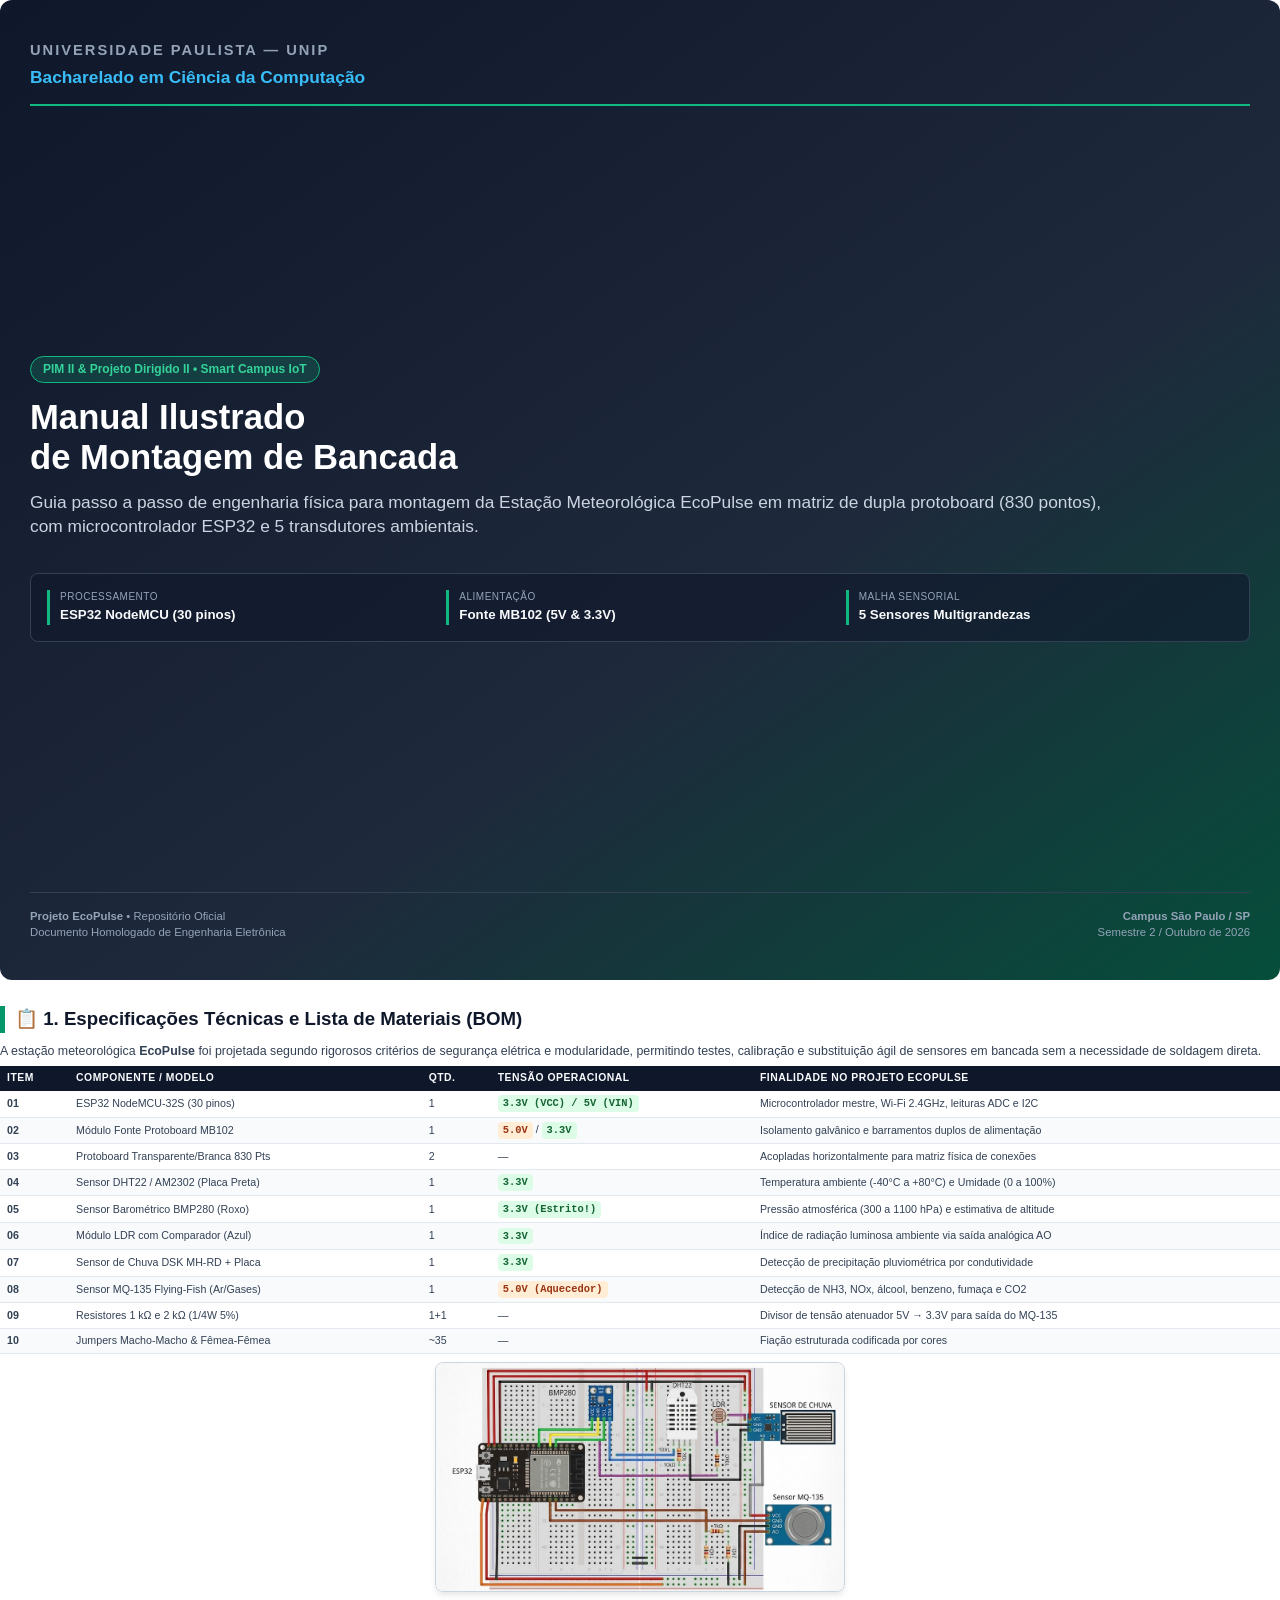
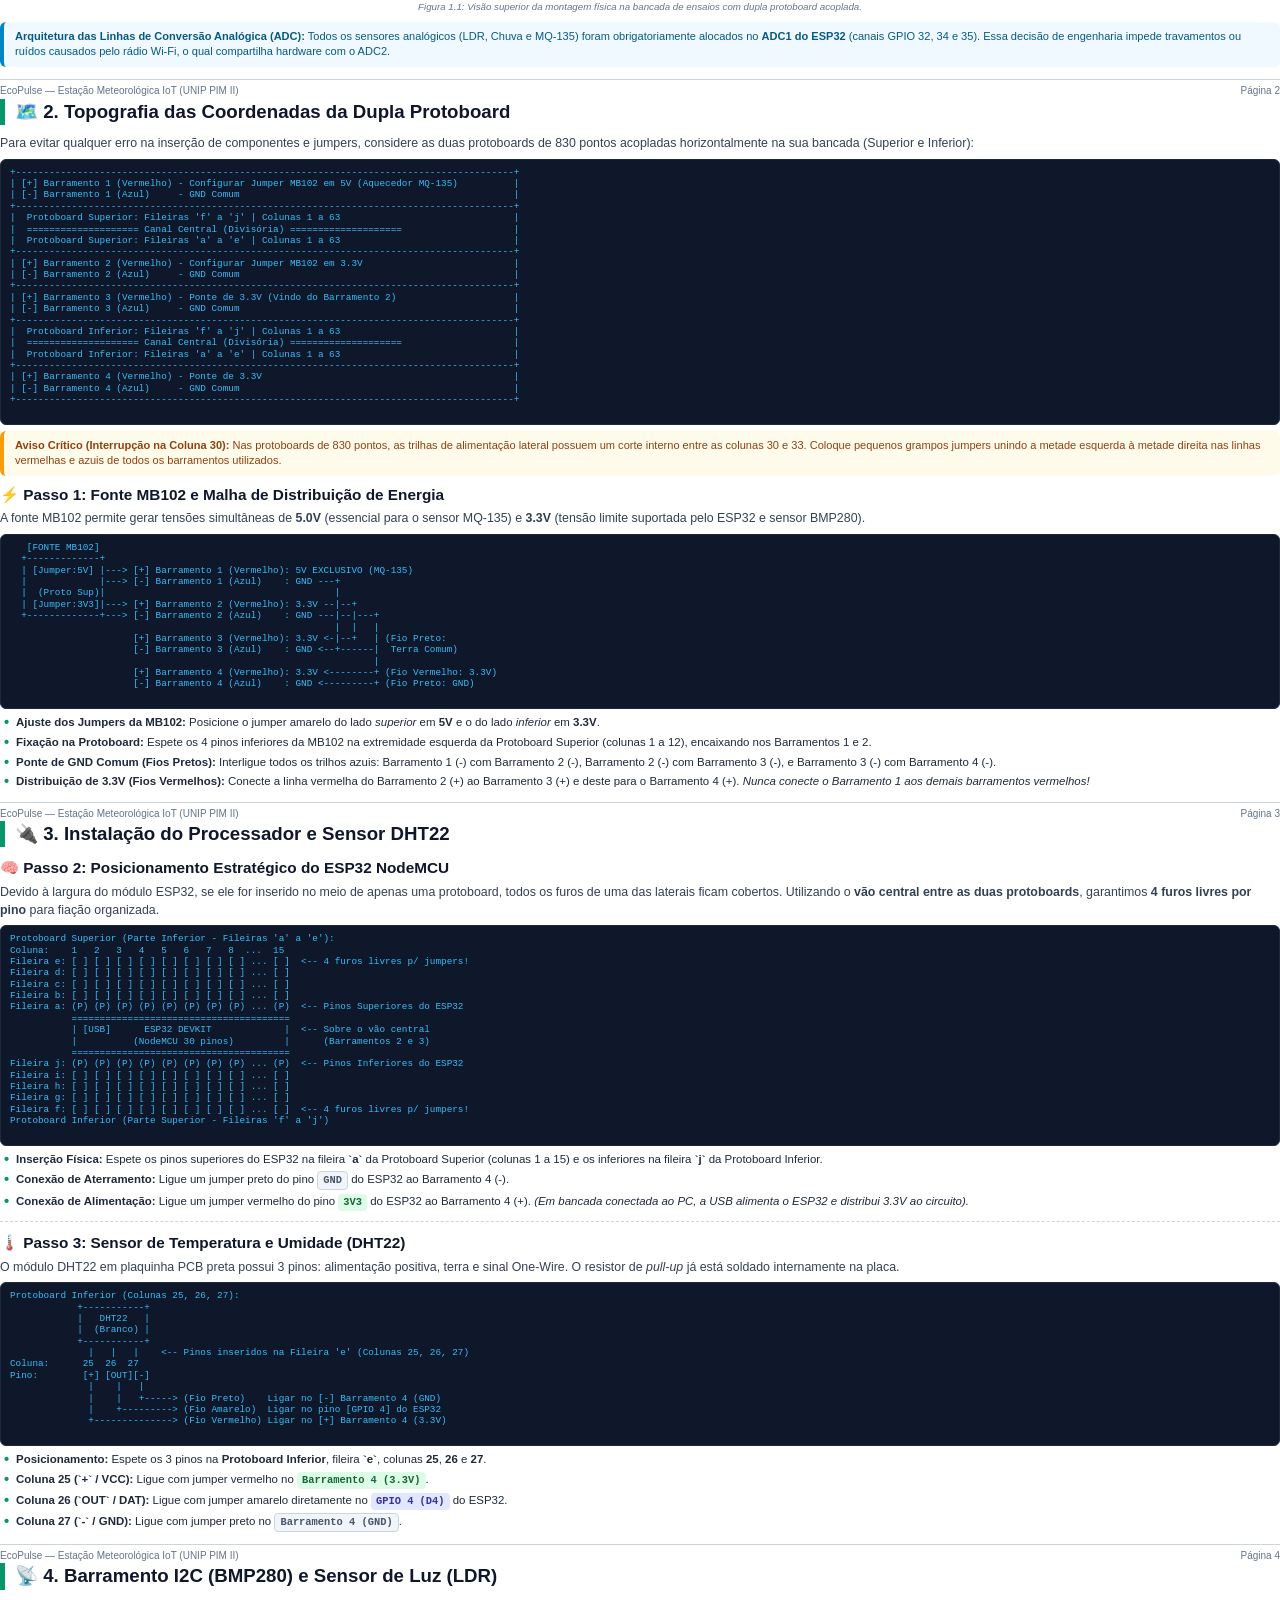
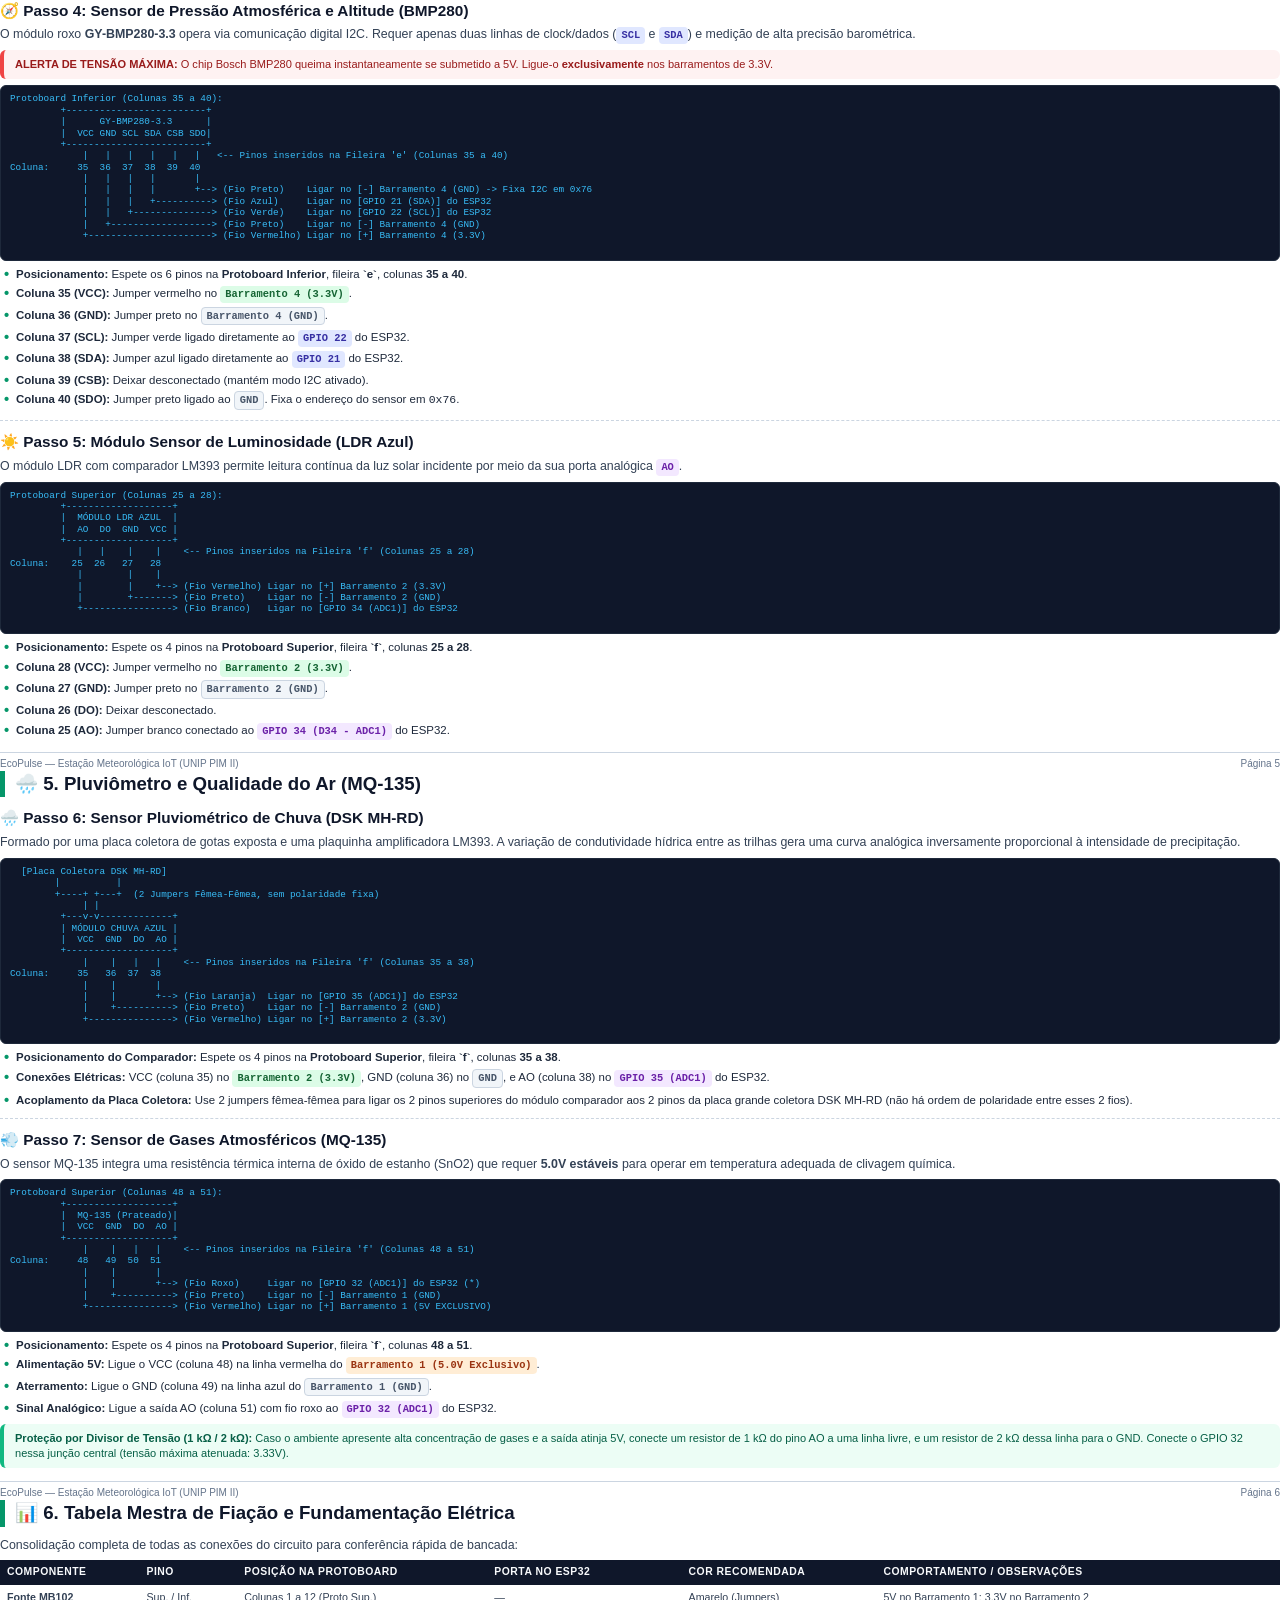
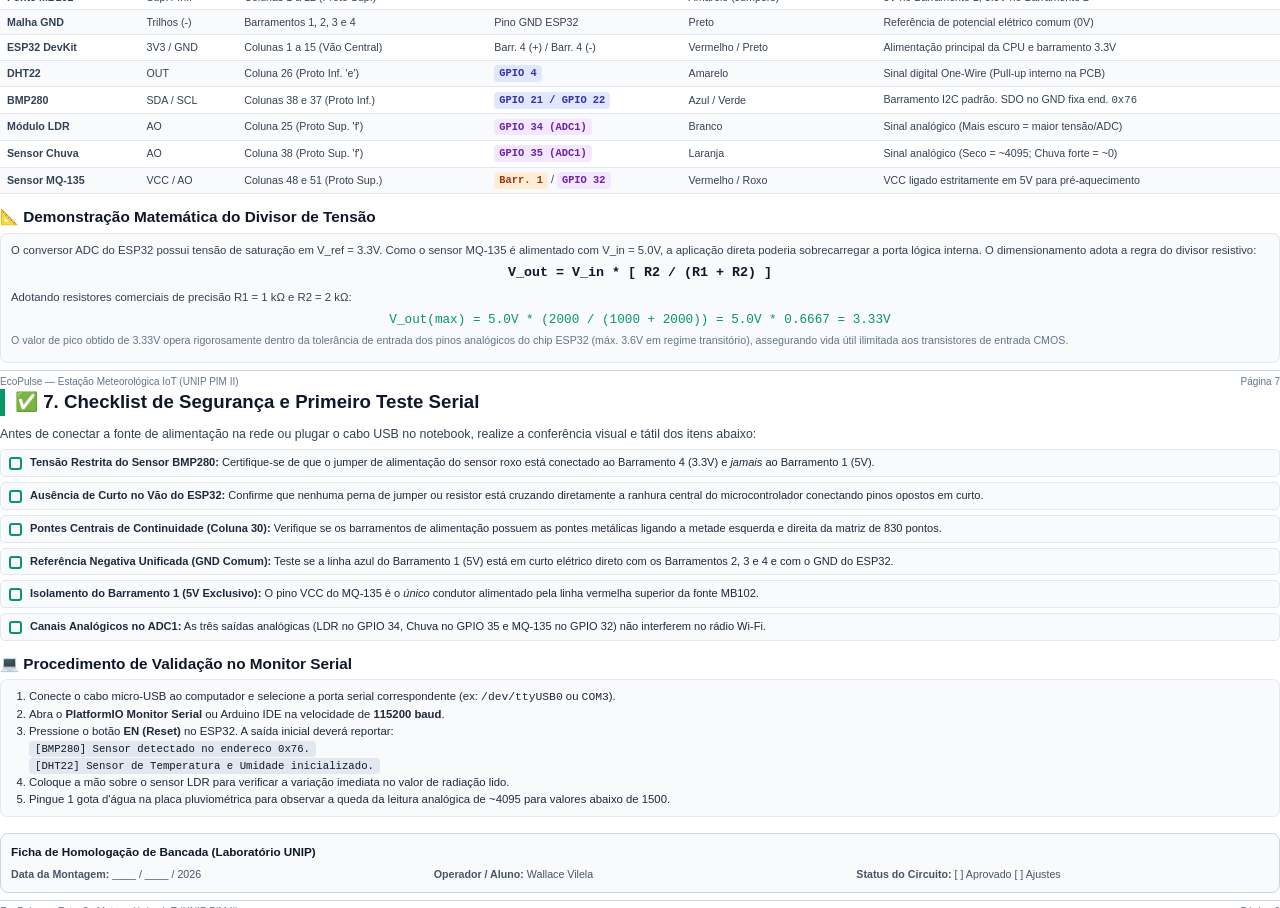
==== hardware/manual_montagem_ecopulse.html @ 111c48b1 "docs(hardware): adiciona livreto em PDF e script gerador do manual ilustrado de montagem" ====
<!DOCTYPE html>
<html lang="pt-BR">
<head>
<meta charset="UTF-8">
<title>Manual Ilustrado de Montagem - EcoPulse</title>
<style>
  @page {
    size: A4 portrait;
    margin: 12mm 14mm 12mm 14mm;
  }

  * {
    box-sizing: border-box;
    margin: 0;
    padding: 0;
  }

  body {
    font-family: -apple-system, BlinkMacSystemFont, "Segoe UI", Roboto, Helvetica, Arial, sans-serif;
    color: #1e293b;
    background-color: #ffffff;
    font-size: 9.3pt;
    line-height: 1.42;
  }

  /* Page Break Utilities */
  .page {
    page-break-after: always;
    height: 100%;
    position: relative;
    padding-bottom: 26px;
  }

  .page:last-child {
    page-break-after: avoid;
  }

  .page-footer {
    position: absolute;
    bottom: 0;
    left: 0;
    right: 0;
    display: flex;
    justify-content: space-between;
    align-items: center;
    border-top: 1px solid #cbd5e1;
    padding-top: 4px;
    font-size: 7.5pt;
    color: #64748b;
  }

  /* Cover Page */
  .cover-container {
    display: flex;
    flex-direction: column;
    justify-content: space-between;
    height: 980px;
    padding: 40px 30px;
    background: linear-gradient(145deg, #0f172a 0%, #1e293b 60%, #064e3b 100%);
    color: #ffffff;
    border-radius: 12px;
  }

  .cover-header {
    border-bottom: 2px solid #10b981;
    padding-bottom: 15px;
  }

  .cover-institution {
    font-size: 11pt;
    letter-spacing: 2px;
    text-transform: uppercase;
    color: #94a3b8;
    font-weight: 600;
  }

  .cover-course {
    font-size: 13pt;
    color: #38bdf8;
    font-weight: 700;
    margin-top: 4px;
  }

  .cover-body {
    margin: auto 0;
  }

  .cover-badge {
    display: inline-block;
    background: rgba(16, 185, 129, 0.2);
    border: 1px solid #10b981;
    color: #34d399;
    padding: 4px 12px;
    border-radius: 20px;
    font-size: 9pt;
    font-weight: 600;
    margin-bottom: 15px;
  }

  .cover-title {
    font-size: 26pt;
    font-weight: 800;
    line-height: 1.15;
    color: #ffffff;
    margin-bottom: 12px;
  }

  .cover-subtitle {
    font-size: 13pt;
    color: #cbd5e1;
    font-weight: 400;
    max-width: 90%;
    line-height: 1.4;
  }

  .cover-specs {
    display: grid;
    grid-template-columns: repeat(3, 1fr);
    gap: 12px;
    margin-top: 35px;
    background: rgba(15, 23, 42, 0.6);
    padding: 16px;
    border-radius: 8px;
    border: 1px solid #334155;
  }

  .spec-item {
    border-left: 3px solid #10b981;
    padding-left: 10px;
  }

  .spec-label {
    font-size: 7.5pt;
    text-transform: uppercase;
    color: #94a3b8;
    letter-spacing: 0.5px;
  }

  .spec-value {
    font-size: 10pt;
    font-weight: 700;
    color: #f8fafc;
    margin-top: 2px;
  }

  .cover-footer {
    border-top: 1px solid #334155;
    padding-top: 15px;
    display: flex;
    justify-content: space-between;
    align-items: flex-end;
    font-size: 8.5pt;
    color: #94a3b8;
  }

  /* Typography and Layout */
  h1.section-title {
    font-size: 14pt;
    font-weight: 800;
    color: #0f172a;
    border-left: 5px solid #059669;
    padding-left: 10px;
    margin-bottom: 10px;
    display: flex;
    align-items: center;
    gap: 8px;
  }

  h2.step-title {
    font-size: 11.5pt;
    font-weight: 700;
    color: #0f172a;
    margin-top: 8px;
    margin-bottom: 5px;
    display: flex;
    align-items: center;
    gap: 6px;
  }

  p {
    margin-bottom: 6px;
    color: #334155;
  }

  /* Callout Boxes */
  .callout {
    border-radius: 6px;
    padding: 7px 11px;
    margin: 6px 0;
    font-size: 8.3pt;
    line-height: 1.38;
    border-left: 4px solid;
  }

  .callout-warning {
    background-color: #fffbeb;
    border-color: #f59e0b;
    color: #92400e;
  }

  .callout-danger {
    background-color: #fef2f2;
    border-color: #ef4444;
    color: #991b1b;
  }

  .callout-tip {
    background-color: #ecfdf5;
    border-color: #10b981;
    color: #065f46;
  }

  .callout-info {
    background-color: #f0f9ff;
    border-color: #0284c7;
    color: #075985;
  }

  /* ASCII Diagram Box */
  pre.ascii-box {
    background-color: #0f172a;
    color: #38bdf8;
    font-family: "Consolas", "Fira Code", monospace;
    font-size: 7.0pt;
    line-height: 1.22;
    padding: 7px 9px;
    border-radius: 6px;
    border: 1px solid #1e293b;
    margin: 5px 0;
    overflow: hidden;
    white-space: pre;
  }

  /* Lists */
  ul.step-instructions {
    list-style: none;
    margin: 5px 0;
  }

  ul.step-instructions li {
    position: relative;
    padding-left: 16px;
    margin-bottom: 3.5px;
    font-size: 8.6pt;
    color: #1e293b;
  }

  ul.step-instructions li::before {
    content: "•";
    color: #059669;
    font-weight: bold;
    font-size: 11pt;
    position: absolute;
    left: 4px;
    top: -2px;
  }

  /* Pin Badge */
  .badge-pin {
    display: inline-block;
    padding: 1px 5px;
    border-radius: 4px;
    font-family: monospace;
    font-size: 7.8pt;
    font-weight: 700;
  }
  .badge-gpio { background: #e0e7ff; color: #3730a3; }
  .badge-3v3  { background: #dcfce7; color: #166534; }
  .badge-5v   { background: #ffedd5; color: #9a3412; }
  .badge-gnd  { background: #f1f5f9; color: #475569; border: 1px solid #cbd5e1; }
  .badge-adc  { background: #f3e8ff; color: #6b21a8; }

  /* Tables */
  table.tech-table {
    width: 100%;
    border-collapse: collapse;
    font-size: 8.0pt;
    margin: 6px 0;
  }

  table.tech-table th {
    background-color: #0f172a;
    color: #f8fafc;
    text-align: left;
    padding: 5px 7px;
    font-weight: 600;
    font-size: 7.8pt;
    text-transform: uppercase;
    letter-spacing: 0.5px;
  }

  table.tech-table td {
    padding: 4.5px 7px;
    border-bottom: 1px solid #e2e8f0;
    color: #334155;
  }

  table.tech-table tr:nth-child(even) td {
    background-color: #f8fafc;
  }

  /* Checkbox Checklist */
  .checklist-item {
    display: flex;
    align-items: flex-start;
    gap: 8px;
    background: #f8fafc;
    border: 1px solid #e2e8f0;
    padding: 5px 8px;
    border-radius: 5px;
    margin-bottom: 5px;
    font-size: 8.3pt;
  }

  .checkbox-box {
    width: 13px;
    height: 13px;
    border: 2px solid #059669;
    border-radius: 3px;
    flex-shrink: 0;
    margin-top: 2px;
  }

  .card-box {
    background: #f8fafc;
    border: 1px solid #e2e8f0;
    border-radius: 7px;
    padding: 8px 10px;
  }

  .img-container {
    text-align: center;
    margin: 8px 0;
  }

  .img-container img {
    max-width: 95%;
    max-height: 230px;
    border-radius: 8px;
    border: 1px solid #cbd5e1;
    box-shadow: 0 4px 6px -1px rgba(0, 0, 0, 0.1);
  }

  .img-caption {
    font-size: 7.3pt;
    color: #64748b;
    margin-top: 3px;
    font-style: italic;
  }
</style>
</head>
<body>

<!-- ================= PAGE 1: CAPA ================= -->
<div class="page">
  <div class="cover-container">
    <div class="cover-header">
      <div class="cover-institution">Universidade Paulista — UNIP</div>
      <div class="cover-course">Bacharelado em Ciência da Computação</div>
    </div>

    <div class="cover-body">
      <div class="cover-badge">PIM II & Projeto Dirigido II • Smart Campus IoT</div>
      <h1 class="cover-title">Manual Ilustrado<br>de Montagem de Bancada</h1>
      <p class="cover-subtitle">
        Guia passo a passo de engenharia física para montagem da Estação Meteorológica EcoPulse em matriz de dupla protoboard (830 pontos), com microcontrolador ESP32 e 5 transdutores ambientais.
      </p>

      <div class="cover-specs">
        <div class="spec-item">
          <div class="spec-label">Processamento</div>
          <div class="spec-value">ESP32 NodeMCU (30 pinos)</div>
        </div>
        <div class="spec-item">
          <div class="spec-label">Alimentação</div>
          <div class="spec-value">Fonte MB102 (5V & 3.3V)</div>
        </div>
        <div class="spec-item">
          <div class="spec-label">Malha Sensorial</div>
          <div class="spec-value">5 Sensores Multigrandezas</div>
        </div>
      </div>
    </div>

    <div class="cover-footer">
      <div>
        <strong>Projeto EcoPulse</strong> • Repositório Oficial<br>
        Documento Homologado de Engenharia Eletrônica
      </div>
      <div style="text-align: right;">
        <strong>Campus São Paulo / SP</strong><br>
        Semestre 2 / Outubro de 2026
      </div>
    </div>
  </div>
</div>

<!-- ================= PAGE 2: BOM & FOTO PROTÓTIPO ================= -->
<div class="page">
  <h1 class="section-title">📋 1. Especificações Técnicas e Lista de Materiais (BOM)</h1>
  <p>
    A estação meteorológica <strong>EcoPulse</strong> foi projetada segundo rigorosos critérios de segurança elétrica e modularidade, permitindo testes, calibração e substituição ágil de sensores em bancada sem a necessidade de soldagem direta.
  </p>

  <table class="tech-table">
    <thead>
      <tr>
        <th>Item</th>
        <th>Componente / Modelo</th>
        <th>Qtd.</th>
        <th>Tensão Operacional</th>
        <th>Finalidade no Projeto EcoPulse</th>
      </tr>
    </thead>
    <tbody>
      <tr>
        <td><strong>01</strong></td>
        <td>ESP32 NodeMCU-32S (30 pinos)</td>
        <td>1</td>
        <td><span class="badge-pin badge-3v3">3.3V (VCC) / 5V (VIN)</span></td>
        <td>Microcontrolador mestre, Wi-Fi 2.4GHz, leituras ADC e I2C</td>
      </tr>
      <tr>
        <td><strong>02</strong></td>
        <td>Módulo Fonte Protoboard MB102</td>
        <td>1</td>
        <td><span class="badge-pin badge-5v">5.0V</span> / <span class="badge-pin badge-3v3">3.3V</span></td>
        <td>Isolamento galvânico e barramentos duplos de alimentação</td>
      </tr>
      <tr>
        <td><strong>03</strong></td>
        <td>Protoboard Transparente/Branca 830 Pts</td>
        <td>2</td>
        <td>—</td>
        <td>Acopladas horizontalmente para matriz física de conexões</td>
      </tr>
      <tr>
        <td><strong>04</strong></td>
        <td>Sensor DHT22 / AM2302 (Placa Preta)</td>
        <td>1</td>
        <td><span class="badge-pin badge-3v3">3.3V</span></td>
        <td>Temperatura ambiente (-40°C a +80°C) e Umidade (0 a 100%)</td>
      </tr>
      <tr>
        <td><strong>05</strong></td>
        <td>Sensor Barométrico BMP280 (Roxo)</td>
        <td>1</td>
        <td><span class="badge-pin badge-3v3">3.3V (Estrito!)</span></td>
        <td>Pressão atmosférica (300 a 1100 hPa) e estimativa de altitude</td>
      </tr>
      <tr>
        <td><strong>06</strong></td>
        <td>Módulo LDR com Comparador (Azul)</td>
        <td>1</td>
        <td><span class="badge-pin badge-3v3">3.3V</span></td>
        <td>Índice de radiação luminosa ambiente via saída analógica AO</td>
      </tr>
      <tr>
        <td><strong>07</strong></td>
        <td>Sensor de Chuva DSK MH-RD + Placa</td>
        <td>1</td>
        <td><span class="badge-pin badge-3v3">3.3V</span></td>
        <td>Detecção de precipitação pluviométrica por condutividade</td>
      </tr>
      <tr>
        <td><strong>08</strong></td>
        <td>Sensor MQ-135 Flying-Fish (Ar/Gases)</td>
        <td>1</td>
        <td><span class="badge-pin badge-5v">5.0V (Aquecedor)</span></td>
        <td>Detecção de NH3, NOx, álcool, benzeno, fumaça e CO2</td>
      </tr>
      <tr>
        <td><strong>09</strong></td>
        <td>Resistores 1 kΩ e 2 kΩ (1/4W 5%)</td>
        <td>1+1</td>
        <td>—</td>
        <td>Divisor de tensão atenuador 5V → 3.3V para saída do MQ-135</td>
      </tr>
      <tr>
        <td><strong>10</strong></td>
        <td>Jumpers Macho-Macho & Fêmea-Fêmea</td>
        <td>~35</td>
        <td>—</td>
        <td>Fiação estruturada codificada por cores</td>
      </tr>
    </tbody>
  </table>

  <div class="img-container">
    <img src="[data-uri]" alt="Esquemático Protoboard">
    <div class="img-caption">Figura 1.1: Visão superior da montagem física na bancada de ensaios com dupla protoboard acoplada.</div>
  </div>

  <div class="callout callout-info">
    <strong>Arquitetura das Linhas de Conversão Analógica (ADC):</strong> Todos os sensores analógicos (LDR, Chuva e MQ-135) foram obrigatoriamente alocados no <strong>ADC1 do ESP32</strong> (canais GPIO 32, 34 e 35). Essa decisão de engenharia impede travamentos ou ruídos causados pelo rádio Wi-Fi, o qual compartilha hardware com o ADC2.
  </div>

  <div class="page-footer">
    <span>EcoPulse — Estação Meteorológica IoT (UNIP PIM II)</span>
    <span>Página 2</span>
  </div>
</div>

<!-- ================= PAGE 3: TOPOGRAFIA & PASSO 1 ================= -->
<div class="page">
  <h1 class="section-title">🗺️ 2. Topografia das Coordenadas da Dupla Protoboard</h1>
  <p>
    Para evitar qualquer erro na inserção de componentes e jumpers, considere as duas protoboards de 830 pontos acopladas horizontalmente na sua bancada (Superior e Inferior):
  </p>

  <pre class="ascii-box">
+-----------------------------------------------------------------------------------------+
| [+] Barramento 1 (Vermelho) - Configurar Jumper MB102 em 5V (Aquecedor MQ-135)          |
| [-] Barramento 1 (Azul)     - GND Comum                                                 |
+-----------------------------------------------------------------------------------------+
|  Protoboard Superior: Fileiras 'f' a 'j' | Colunas 1 a 63                               |
|  ==================== Canal Central (Divisória) ====================                    |
|  Protoboard Superior: Fileiras 'a' a 'e' | Colunas 1 a 63                               |
+-----------------------------------------------------------------------------------------+
| [+] Barramento 2 (Vermelho) - Configurar Jumper MB102 em 3.3V                           |
| [-] Barramento 2 (Azul)     - GND Comum                                                 |
+-----------------------------------------------------------------------------------------+
| [+] Barramento 3 (Vermelho) - Ponte de 3.3V (Vindo do Barramento 2)                     |
| [-] Barramento 3 (Azul)     - GND Comum                                                 |
+-----------------------------------------------------------------------------------------+
|  Protoboard Inferior: Fileiras 'f' a 'j' | Colunas 1 a 63                               |
|  ==================== Canal Central (Divisória) ====================                    |
|  Protoboard Inferior: Fileiras 'a' a 'e' | Colunas 1 a 63                               |
+-----------------------------------------------------------------------------------------+
| [+] Barramento 4 (Vermelho) - Ponte de 3.3V                                             |
| [-] Barramento 4 (Azul)     - GND Comum                                                 |
+-----------------------------------------------------------------------------------------+
  </pre>

  <div class="callout callout-warning">
    <strong>Aviso Crítico (Interrupção na Coluna 30):</strong> Nas protoboards de 830 pontos, as trilhas de alimentação lateral possuem um corte interno entre as colunas 30 e 33. Coloque pequenos grampos jumpers unindo a metade esquerda à metade direita nas linhas vermelhas e azuis de todos os barramentos utilizados.
  </div>

  <h2 class="step-title">⚡ Passo 1: Fonte MB102 e Malha de Distribuição de Energia</h2>
  <p>
    A fonte MB102 permite gerar tensões simultâneas de <strong>5.0V</strong> (essencial para o sensor MQ-135) e <strong>3.3V</strong> (tensão limite suportada pelo ESP32 e sensor BMP280).
  </p>

  <pre class="ascii-box">
   [FONTE MB102]
  +-------------+
  | [Jumper:5V] |---> [+] Barramento 1 (Vermelho): 5V EXCLUSIVO (MQ-135)
  |             |---> [-] Barramento 1 (Azul)    : GND ---+
  |  (Proto Sup)|                                         |
  | [Jumper:3V3]|---> [+] Barramento 2 (Vermelho): 3.3V --|--+
  +-------------+---> [-] Barramento 2 (Azul)    : GND ---|--|---+
                                                          |  |   |
                      [+] Barramento 3 (Vermelho): 3.3V <-|--+   | (Fio Preto:
                      [-] Barramento 3 (Azul)    : GND <--+------|  Terra Comum)
                                                                 |
                      [+] Barramento 4 (Vermelho): 3.3V <--------+ (Fio Vermelho: 3.3V)
                      [-] Barramento 4 (Azul)    : GND <---------+ (Fio Preto: GND)
  </pre>

  <ul class="step-instructions">
    <li><strong>Ajuste dos Jumpers da MB102:</strong> Posicione o jumper amarelo do lado <em>superior</em> em <strong>5V</strong> e o do lado <em>inferior</em> em <strong>3.3V</strong>.</li>
    <li><strong>Fixação na Protoboard:</strong> Espete os 4 pinos inferiores da MB102 na extremidade esquerda da Protoboard Superior (colunas 1 a 12), encaixando nos Barramentos 1 e 2.</li>
    <li><strong>Ponte de GND Comum (Fios Pretos):</strong> Interligue todos os trilhos azuis: Barramento 1 (-) com Barramento 2 (-), Barramento 2 (-) com Barramento 3 (-), e Barramento 3 (-) com Barramento 4 (-).</li>
    <li><strong>Distribuição de 3.3V (Fios Vermelhos):</strong> Conecte a linha vermelha do Barramento 2 (+) ao Barramento 3 (+) e deste para o Barramento 4 (+). <em>Nunca conecte o Barramento 1 aos demais barramentos vermelhos!</em></li>
  </ul>

  <div class="page-footer">
    <span>EcoPulse — Estação Meteorológica IoT (UNIP PIM II)</span>
    <span>Página 3</span>
  </div>
</div>

<!-- ================= PAGE 4: PASSO 2 & PASSO 3 ================= -->
<div class="page">
  <h1 class="section-title">🔌 3. Instalação do Processador e Sensor DHT22</h1>

  <h2 class="step-title">🧠 Passo 2: Posicionamento Estratégico do ESP32 NodeMCU</h2>
  <p>
    Devido à largura do módulo ESP32, se ele for inserido no meio de apenas uma protoboard, todos os furos de uma das laterais ficam cobertos. Utilizando o <strong>vão central entre as duas protoboards</strong>, garantimos <strong>4 furos livres por pino</strong> para fiação organizada.
  </p>

  <pre class="ascii-box">
Protoboard Superior (Parte Inferior - Fileiras 'a' a 'e'):
Coluna:    1   2   3   4   5   6   7   8  ...  15
Fileira e: [ ] [ ] [ ] [ ] [ ] [ ] [ ] [ ] ... [ ]  <-- 4 furos livres p/ jumpers!
Fileira d: [ ] [ ] [ ] [ ] [ ] [ ] [ ] [ ] ... [ ]
Fileira c: [ ] [ ] [ ] [ ] [ ] [ ] [ ] [ ] ... [ ]
Fileira b: [ ] [ ] [ ] [ ] [ ] [ ] [ ] [ ] ... [ ]
Fileira a: (P) (P) (P) (P) (P) (P) (P) (P) ... (P)  <-- Pinos Superiores do ESP32
           =======================================
           | [USB]      ESP32 DEVKIT             |  <-- Sobre o vão central
           |          (NodeMCU 30 pinos)         |      (Barramentos 2 e 3)
           =======================================
Fileira j: (P) (P) (P) (P) (P) (P) (P) (P) ... (P)  <-- Pinos Inferiores do ESP32
Fileira i: [ ] [ ] [ ] [ ] [ ] [ ] [ ] [ ] ... [ ]
Fileira h: [ ] [ ] [ ] [ ] [ ] [ ] [ ] [ ] ... [ ]
Fileira g: [ ] [ ] [ ] [ ] [ ] [ ] [ ] [ ] ... [ ]
Fileira f: [ ] [ ] [ ] [ ] [ ] [ ] [ ] [ ] ... [ ]  <-- 4 furos livres p/ jumpers!
Protoboard Inferior (Parte Superior - Fileiras 'f' a 'j')
  </pre>

  <ul class="step-instructions">
    <li><strong>Inserção Física:</strong> Espete os pinos superiores do ESP32 na fileira <strong>`a`</strong> da Protoboard Superior (colunas 1 a 15) e os inferiores na fileira <strong>`j`</strong> da Protoboard Inferior.</li>
    <li><strong>Conexão de Aterramento:</strong> Ligue um jumper preto do pino <span class="badge-pin badge-gnd">GND</span> do ESP32 ao Barramento 4 (-).</li>
    <li><strong>Conexão de Alimentação:</strong> Ligue um jumper vermelho do pino <span class="badge-pin badge-3v3">3V3</span> do ESP32 ao Barramento 4 (+). <em>(Em bancada conectada ao PC, a USB alimenta o ESP32 e distribui 3.3V ao circuito).</em></li>
  </ul>

  <hr style="border: 0; border-top: 1px dashed #cbd5e1; margin: 10px 0;">

  <h2 class="step-title">🌡️ Passo 3: Sensor de Temperatura e Umidade (DHT22)</h2>
  <p>
    O módulo DHT22 em plaquinha PCB preta possui 3 pinos: alimentação positiva, terra e sinal One-Wire. O resistor de <em>pull-up</em> já está soldado internamente na placa.
  </p>

  <pre class="ascii-box">
Protoboard Inferior (Colunas 25, 26, 27):
            +-----------+
            |   DHT22   |
            |  (Branco) |
            +-----------+
              |   |   |    <-- Pinos inseridos na Fileira 'e' (Colunas 25, 26, 27)
Coluna:      25  26  27
Pino:        [+] [OUT][-]
              |    |   |
              |    |   +-----> (Fio Preto)    Ligar no [-] Barramento 4 (GND)
              |    +---------> (Fio Amarelo)  Ligar no pino [GPIO 4] do ESP32
              +--------------> (Fio Vermelho) Ligar no [+] Barramento 4 (3.3V)
  </pre>

  <ul class="step-instructions">
    <li><strong>Posicionamento:</strong> Espete os 3 pinos na <strong>Protoboard Inferior</strong>, fileira <strong>`e`</strong>, colunas <strong>25</strong>, <strong>26</strong> e <strong>27</strong>.</li>
    <li><strong>Coluna 25 (`+` / VCC):</strong> Ligue com jumper vermelho no <span class="badge-pin badge-3v3">Barramento 4 (3.3V)</span>.</li>
    <li><strong>Coluna 26 (`OUT` / DAT):</strong> Ligue com jumper amarelo diretamente no <span class="badge-pin badge-gpio">GPIO 4 (D4)</span> do ESP32.</li>
    <li><strong>Coluna 27 (`-` / GND):</strong> Ligue com jumper preto no <span class="badge-pin badge-gnd">Barramento 4 (GND)</span>.</li>
  </ul>

  <div class="page-footer">
    <span>EcoPulse — Estação Meteorológica IoT (UNIP PIM II)</span>
    <span>Página 4</span>
  </div>
</div>

<!-- ================= PAGE 5: PASSO 4 & PASSO 5 ================= -->
<div class="page">
  <h1 class="section-title">📡 4. Barramento I2C (BMP280) e Sensor de Luz (LDR)</h1>

  <h2 class="step-title">🧭 Passo 4: Sensor de Pressão Atmosférica e Altitude (BMP280)</h2>
  <p>
    O módulo roxo <strong>GY-BMP280-3.3</strong> opera via comunicação digital I2C. Requer apenas duas linhas de clock/dados (<span class="badge-pin badge-gpio">SCL</span> e <span class="badge-pin badge-gpio">SDA</span>) e medição de alta precisão barométrica.
  </p>

  <div class="callout callout-danger">
    <strong>ALERTA DE TENSÃO MÁXIMA:</strong> O chip Bosch BMP280 queima instantaneamente se submetido a 5V. Ligue-o <strong>exclusivamente</strong> nos barramentos de 3.3V.
  </div>

  <pre class="ascii-box">
Protoboard Inferior (Colunas 35 a 40):
         +-------------------------+
         |      GY-BMP280-3.3      |
         |  VCC GND SCL SDA CSB SDO|
         +-------------------------+
             |   |   |   |   |   |   <-- Pinos inseridos na Fileira 'e' (Colunas 35 a 40)
Coluna:     35  36  37  38  39  40
             |   |   |   |       |
             |   |   |   |       +--> (Fio Preto)    Ligar no [-] Barramento 4 (GND) -> Fixa I2C em 0x76
             |   |   |   +----------> (Fio Azul)     Ligar no [GPIO 21 (SDA)] do ESP32
             |   |   +--------------> (Fio Verde)    Ligar no [GPIO 22 (SCL)] do ESP32
             |   +------------------> (Fio Preto)    Ligar no [-] Barramento 4 (GND)
             +----------------------> (Fio Vermelho) Ligar no [+] Barramento 4 (3.3V)
  </pre>

  <ul class="step-instructions">
    <li><strong>Posicionamento:</strong> Espete os 6 pinos na <strong>Protoboard Inferior</strong>, fileira <strong>`e`</strong>, colunas <strong>35 a 40</strong>.</li>
    <li><strong>Coluna 35 (VCC):</strong> Jumper vermelho no <span class="badge-pin badge-3v3">Barramento 4 (3.3V)</span>.</li>
    <li><strong>Coluna 36 (GND):</strong> Jumper preto no <span class="badge-pin badge-gnd">Barramento 4 (GND)</span>.</li>
    <li><strong>Coluna 37 (SCL):</strong> Jumper verde ligado diretamente ao <span class="badge-pin badge-gpio">GPIO 22</span> do ESP32.</li>
    <li><strong>Coluna 38 (SDA):</strong> Jumper azul ligado diretamente ao <span class="badge-pin badge-gpio">GPIO 21</span> do ESP32.</li>
    <li><strong>Coluna 39 (CSB):</strong> Deixar desconectado (mantém modo I2C ativado).</li>
    <li><strong>Coluna 40 (SDO):</strong> Jumper preto ligado ao <span class="badge-pin badge-gnd">GND</span>. Fixa o endereço do sensor em <code>0x76</code>.</li>
  </ul>

  <hr style="border: 0; border-top: 1px dashed #cbd5e1; margin: 10px 0;">

  <h2 class="step-title">☀️ Passo 5: Módulo Sensor de Luminosidade (LDR Azul)</h2>
  <p>
    O módulo LDR com comparador LM393 permite leitura contínua da luz solar incidente por meio da sua porta analógica <span class="badge-pin badge-adc">AO</span>.
  </p>

  <pre class="ascii-box">
Protoboard Superior (Colunas 25 a 28):
         +-------------------+
         |  MÓDULO LDR AZUL  |
         |  AO  DO  GND  VCC |
         +-------------------+
            |   |    |    |    <-- Pinos inseridos na Fileira 'f' (Colunas 25 a 28)
Coluna:    25  26   27   28
            |        |    |
            |        |    +--> (Fio Vermelho) Ligar no [+] Barramento 2 (3.3V)
            |        +-------> (Fio Preto)    Ligar no [-] Barramento 2 (GND)
            +----------------> (Fio Branco)   Ligar no [GPIO 34 (ADC1)] do ESP32
  </pre>

  <ul class="step-instructions">
    <li><strong>Posicionamento:</strong> Espete os 4 pinos na <strong>Protoboard Superior</strong>, fileira <strong>`f`</strong>, colunas <strong>25 a 28</strong>.</li>
    <li><strong>Coluna 28 (VCC):</strong> Jumper vermelho no <span class="badge-pin badge-3v3">Barramento 2 (3.3V)</span>.</li>
    <li><strong>Coluna 27 (GND):</strong> Jumper preto no <span class="badge-pin badge-gnd">Barramento 2 (GND)</span>.</li>
    <li><strong>Coluna 26 (DO):</strong> Deixar desconectado.</li>
    <li><strong>Coluna 25 (AO):</strong> Jumper branco conectado ao <span class="badge-pin badge-adc">GPIO 34 (D34 - ADC1)</span> do ESP32.</li>
  </ul>

  <div class="page-footer">
    <span>EcoPulse — Estação Meteorológica IoT (UNIP PIM II)</span>
    <span>Página 5</span>
  </div>
</div>

<!-- ================= PAGE 6: PASSO 6 & PASSO 7 ================= -->
<div class="page">
  <h1 class="section-title">🌧️ 5. Pluviômetro e Qualidade do Ar (MQ-135)</h1>

  <h2 class="step-title">🌧️ Passo 6: Sensor Pluviométrico de Chuva (DSK MH-RD)</h2>
  <p>
    Formado por uma placa coletora de gotas exposta e uma plaquinha amplificadora LM393. A variação de condutividade hídrica entre as trilhas gera uma curva analógica inversamente proporcional à intensidade de precipitação.
  </p>

  <pre class="ascii-box">
  [Placa Coletora DSK MH-RD]
        |          |
        +----+ +---+  (2 Jumpers Fêmea-Fêmea, sem polaridade fixa)
             | |
         +---v-v-------------+
         | MÓDULO CHUVA AZUL |
         |  VCC  GND  DO  AO |
         +-------------------+
             |    |   |   |    <-- Pinos inseridos na Fileira 'f' (Colunas 35 a 38)
Coluna:     35   36  37  38
             |    |       |
             |    |       +--> (Fio Laranja)  Ligar no [GPIO 35 (ADC1)] do ESP32
             |    +----------> (Fio Preto)    Ligar no [-] Barramento 2 (GND)
             +---------------> (Fio Vermelho) Ligar no [+] Barramento 2 (3.3V)
  </pre>

  <ul class="step-instructions">
    <li><strong>Posicionamento do Comparador:</strong> Espete os 4 pinos na <strong>Protoboard Superior</strong>, fileira <strong>`f`</strong>, colunas <strong>35 a 38</strong>.</li>
    <li><strong>Conexões Elétricas:</strong> VCC (coluna 35) no <span class="badge-pin badge-3v3">Barramento 2 (3.3V)</span>, GND (coluna 36) no <span class="badge-pin badge-gnd">GND</span>, e AO (coluna 38) no <span class="badge-pin badge-adc">GPIO 35 (ADC1)</span> do ESP32.</li>
    <li><strong>Acoplamento da Placa Coletora:</strong> Use 2 jumpers fêmea-fêmea para ligar os 2 pinos superiores do módulo comparador aos 2 pinos da placa grande coletora DSK MH-RD (não há ordem de polaridade entre esses 2 fios).</li>
  </ul>

  <hr style="border: 0; border-top: 1px dashed #cbd5e1; margin: 10px 0;">

  <h2 class="step-title">💨 Passo 7: Sensor de Gases Atmosféricos (MQ-135)</h2>
  <p>
    O sensor MQ-135 integra uma resistência térmica interna de óxido de estanho (SnO2) que requer <strong>5.0V estáveis</strong> para operar em temperatura adequada de clivagem química.
  </p>

  <pre class="ascii-box">
Protoboard Superior (Colunas 48 a 51):
         +-------------------+
         |  MQ-135 (Prateado)|
         |  VCC  GND  DO  AO |
         +-------------------+
             |    |   |   |    <-- Pinos inseridos na Fileira 'f' (Colunas 48 a 51)
Coluna:     48   49  50  51
             |    |       |
             |    |       +--> (Fio Roxo)     Ligar no [GPIO 32 (ADC1)] do ESP32 (*)
             |    +----------> (Fio Preto)    Ligar no [-] Barramento 1 (GND)
             +---------------> (Fio Vermelho) Ligar no [+] Barramento 1 (5V EXCLUSIVO)
  </pre>

  <ul class="step-instructions">
    <li><strong>Posicionamento:</strong> Espete os 4 pinos na <strong>Protoboard Superior</strong>, fileira <strong>`f`</strong>, colunas <strong>48 a 51</strong>.</li>
    <li><strong>Alimentação 5V:</strong> Ligue o VCC (coluna 48) na linha vermelha do <span class="badge-pin badge-5v">Barramento 1 (5.0V Exclusivo)</span>.</li>
    <li><strong>Aterramento:</strong> Ligue o GND (coluna 49) na linha azul do <span class="badge-pin badge-gnd">Barramento 1 (GND)</span>.</li>
    <li><strong>Sinal Analógico:</strong> Ligue a saída AO (coluna 51) com fio roxo ao <span class="badge-pin badge-adc">GPIO 32 (ADC1)</span> do ESP32.</li>
  </ul>

  <div class="callout callout-tip">
    <strong>Proteção por Divisor de Tensão (1 kΩ / 2 kΩ):</strong> Caso o ambiente apresente alta concentração de gases e a saída atinja 5V, conecte um resistor de 1 kΩ do pino AO a uma linha livre, e um resistor de 2 kΩ dessa linha para o GND. Conecte o GPIO 32 nessa junção central (tensão máxima atenuada: 3.33V).
  </div>

  <div class="page-footer">
    <span>EcoPulse — Estação Meteorológica IoT (UNIP PIM II)</span>
    <span>Página 6</span>
  </div>
</div>

<!-- ================= PAGE 7: TABELA MESTRA & DEDUAÇÃO MATEMÁTICA ================= -->
<div class="page">
  <h1 class="section-title">📊 6. Tabela Mestra de Fiação e Fundamentação Elétrica</h1>
  <p>
    Consolidação completa de todas as conexões do circuito para conferência rápida de bancada:
  </p>

  <table class="tech-table">
    <thead>
      <tr>
        <th>Componente</th>
        <th>Pino</th>
        <th>Posição na Protoboard</th>
        <th>Porta no ESP32</th>
        <th>Cor Recomendada</th>
        <th>Comportamento / Observações</th>
      </tr>
    </thead>
    <tbody>
      <tr>
        <td><strong>Fonte MB102</strong></td>
        <td>Sup. / Inf.</td>
        <td>Colunas 1 a 12 (Proto Sup.)</td>
        <td>—</td>
        <td>Amarelo (Jumpers)</td>
        <td>5V no Barramento 1; 3.3V no Barramento 2</td>
      </tr>
      <tr>
        <td><strong>Malha GND</strong></td>
        <td>Trilhos (-)</td>
        <td>Barramentos 1, 2, 3 e 4</td>
        <td>Pino GND ESP32</td>
        <td>Preto</td>
        <td>Referência de potencial elétrico comum (0V)</td>
      </tr>
      <tr>
        <td><strong>ESP32 DevKit</strong></td>
        <td>3V3 / GND</td>
        <td>Colunas 1 a 15 (Vão Central)</td>
        <td>Barr. 4 (+) / Barr. 4 (-)</td>
        <td>Vermelho / Preto</td>
        <td>Alimentação principal da CPU e barramento 3.3V</td>
      </tr>
      <tr>
        <td><strong>DHT22</strong></td>
        <td>OUT</td>
        <td>Coluna 26 (Proto Inf. 'e')</td>
        <td><span class="badge-pin badge-gpio">GPIO 4</span></td>
        <td>Amarelo</td>
        <td>Sinal digital One-Wire (Pull-up interno na PCB)</td>
      </tr>
      <tr>
        <td><strong>BMP280</strong></td>
        <td>SDA / SCL</td>
        <td>Colunas 38 e 37 (Proto Inf.)</td>
        <td><span class="badge-pin badge-gpio">GPIO 21 / GPIO 22</span></td>
        <td>Azul / Verde</td>
        <td>Barramento I2C padrão. SDO no GND fixa end. <code>0x76</code></td>
      </tr>
      <tr>
        <td><strong>Módulo LDR</strong></td>
        <td>AO</td>
        <td>Coluna 25 (Proto Sup. 'f')</td>
        <td><span class="badge-pin badge-adc">GPIO 34 (ADC1)</span></td>
        <td>Branco</td>
        <td>Sinal analógico (Mais escuro = maior tensão/ADC)</td>
      </tr>
      <tr>
        <td><strong>Sensor Chuva</strong></td>
        <td>AO</td>
        <td>Coluna 38 (Proto Sup. 'f')</td>
        <td><span class="badge-pin badge-adc">GPIO 35 (ADC1)</span></td>
        <td>Laranja</td>
        <td>Sinal analógico (Seco = ~4095; Chuva forte = ~0)</td>
      </tr>
      <tr>
        <td><strong>Sensor MQ-135</strong></td>
        <td>VCC / AO</td>
        <td>Colunas 48 e 51 (Proto Sup.)</td>
        <td><span class="badge-pin badge-5v">Barr. 1</span> / <span class="badge-pin badge-adc">GPIO 32</span></td>
        <td>Vermelho / Roxo</td>
        <td>VCC ligado estritamente em 5V para pré-aquecimento</td>
      </tr>
    </tbody>
  </table>

  <h2 class="step-title" style="margin-top: 12px;">📐 Demonstração Matemática do Divisor de Tensão</h2>
  <div class="card-box">
    <p style="font-size: 8.5pt;">
      O conversor ADC do ESP32 possui tensão de saturação em V_ref = 3.3V. Como o sensor MQ-135 é alimentado com V_in = 5.0V, a aplicação direta poderia sobrecarregar a porta lógica interna. O dimensionamento adota a regra do divisor resistivo:
    </p>
    <div style="text-align: center; font-size: 10pt; font-weight: bold; margin: 6px 0; color: #0f172a; font-family: monospace;">
      V_out = V_in * [ R2 / (R1 + R2) ]
    </div>
    <p style="font-size: 8.5pt;">
      Adotando resistores comerciais de precisão R1 = 1 kΩ e R2 = 2 kΩ:
    </p>
    <div style="text-align: center; font-size: 9.5pt; font-family: monospace; color: #059669; margin: 4px 0;">
      V_out(max) = 5.0V * (2000 / (1000 + 2000)) = 5.0V * 0.6667 = 3.33V
    </div>
    <p style="font-size: 8pt; color: #64748b; margin-top: 4px;">
      O valor de pico obtido de 3.33V opera rigorosamente dentro da tolerância de entrada dos pinos analógicos do chip ESP32 (máx. 3.6V em regime transitório), assegurando vida útil ilimitada aos transistores de entrada CMOS.
    </p>
  </div>

  <div class="page-footer">
    <span>EcoPulse — Estação Meteorológica IoT (UNIP PIM II)</span>
    <span>Página 7</span>
  </div>
</div>

<!-- ================= PAGE 8: CHECKLIST & PROCEDIMENTO ================= -->
<div class="page">
  <h1 class="section-title">✅ 7. Checklist de Segurança e Primeiro Teste Serial</h1>
  <p>
    Antes de conectar a fonte de alimentação na rede ou plugar o cabo USB no notebook, realize a conferência visual e tátil dos itens abaixo:
  </p>

  <div class="checklist-item">
    <div class="checkbox-box"></div>
    <div>
      <strong>Tensão Restrita do Sensor BMP280:</strong> Certifique-se de que o jumper de alimentação do sensor roxo está conectado ao Barramento 4 (3.3V) e <em>jamais</em> ao Barramento 1 (5V).
    </div>
  </div>

  <div class="checklist-item">
    <div class="checkbox-box"></div>
    <div>
      <strong>Ausência de Curto no Vão do ESP32:</strong> Confirme que nenhuma perna de jumper ou resistor está cruzando diretamente a ranhura central do microcontrolador conectando pinos opostos em curto.
    </div>
  </div>

  <div class="checklist-item">
    <div class="checkbox-box"></div>
    <div>
      <strong>Pontes Centrais de Continuidade (Coluna 30):</strong> Verifique se os barramentos de alimentação possuem as pontes metálicas ligando a metade esquerda e direita da matriz de 830 pontos.
    </div>
  </div>

  <div class="checklist-item">
    <div class="checkbox-box"></div>
    <div>
      <strong>Referência Negativa Unificada (GND Comum):</strong> Teste se a linha azul do Barramento 1 (5V) está em curto elétrico direto com os Barramentos 2, 3 e 4 e com o GND do ESP32.
    </div>
  </div>

  <div class="checklist-item">
    <div class="checkbox-box"></div>
    <div>
      <strong>Isolamento do Barramento 1 (5V Exclusivo):</strong> O pino VCC do MQ-135 é o <em>único</em> condutor alimentado pela linha vermelha superior da fonte MB102.
    </div>
  </div>

  <div class="checklist-item">
    <div class="checkbox-box"></div>
    <div>
      <strong>Canais Analógicos no ADC1:</strong> As três saídas analógicas (LDR no GPIO 34, Chuva no GPIO 35 e MQ-135 no GPIO 32) não interferem no rádio Wi-Fi.
    </div>
  </div>

  <h2 class="step-title" style="margin-top: 12px;">💻 Procedimento de Validação no Monitor Serial</h2>
  <div class="card-box" style="font-size: 8.5pt;">
    <ol style="margin-left: 18px; line-height: 1.5;">
      <li>Conecte o cabo micro-USB ao computador e selecione a porta serial correspondente (ex: <code>/dev/ttyUSB0</code> ou <code>COM3</code>).</li>
      <li>Abra o <strong>PlatformIO Monitor Serial</strong> ou Arduino IDE na velocidade de <strong>115200 baud</strong>.</li>
      <li>Pressione o botão <strong>EN (Reset)</strong> no ESP32. A saída inicial deverá reportar:
        <br><code style="background: #e2e8f0; padding: 2px 6px; border-radius: 4px; font-size: 8pt; color: #0f172a;">[BMP280] Sensor detectado no endereco 0x76.</code>
        <br><code style="background: #e2e8f0; padding: 2px 6px; border-radius: 4px; font-size: 8pt; color: #0f172a;">[DHT22] Sensor de Temperatura e Umidade inicializado.</code>
      </li>
      <li>Coloque a mão sobre o sensor LDR para verificar a variação imediata no valor de radiação lido.</li>
      <li>Pingue 1 gota d'água na placa pluviométrica para observar a queda da leitura analógica de ~4095 para valores abaixo de 1500.</li>
    </ol>
  </div>

  <div style="margin-top: 16px; border: 1px solid #cbd5e1; border-radius: 8px; padding: 10px; background: #f8fafc;">
    <div style="font-size: 8.8pt; font-weight: bold; color: #0f172a; margin-bottom: 6px;">Ficha de Homologação de Bancada (Laboratório UNIP)</div>
    <div style="display: grid; grid-template-columns: 1fr 1fr 1fr; gap: 10px; font-size: 8pt; color: #475569;">
      <div><strong>Data da Montagem:</strong> ____ / ____ / 2026</div>
      <div><strong>Operador / Aluno:</strong> Wallace Vilela</div>
      <div><strong>Status do Circuito:</strong> [  ] Aprovado  [  ] Ajustes</div>
    </div>
  </div>

  <div class="page-footer">
    <span>EcoPulse — Estação Meteorológica IoT (UNIP PIM II)</span>
    <span>Página 8</span>
  </div>
</div>

</body>
</html>
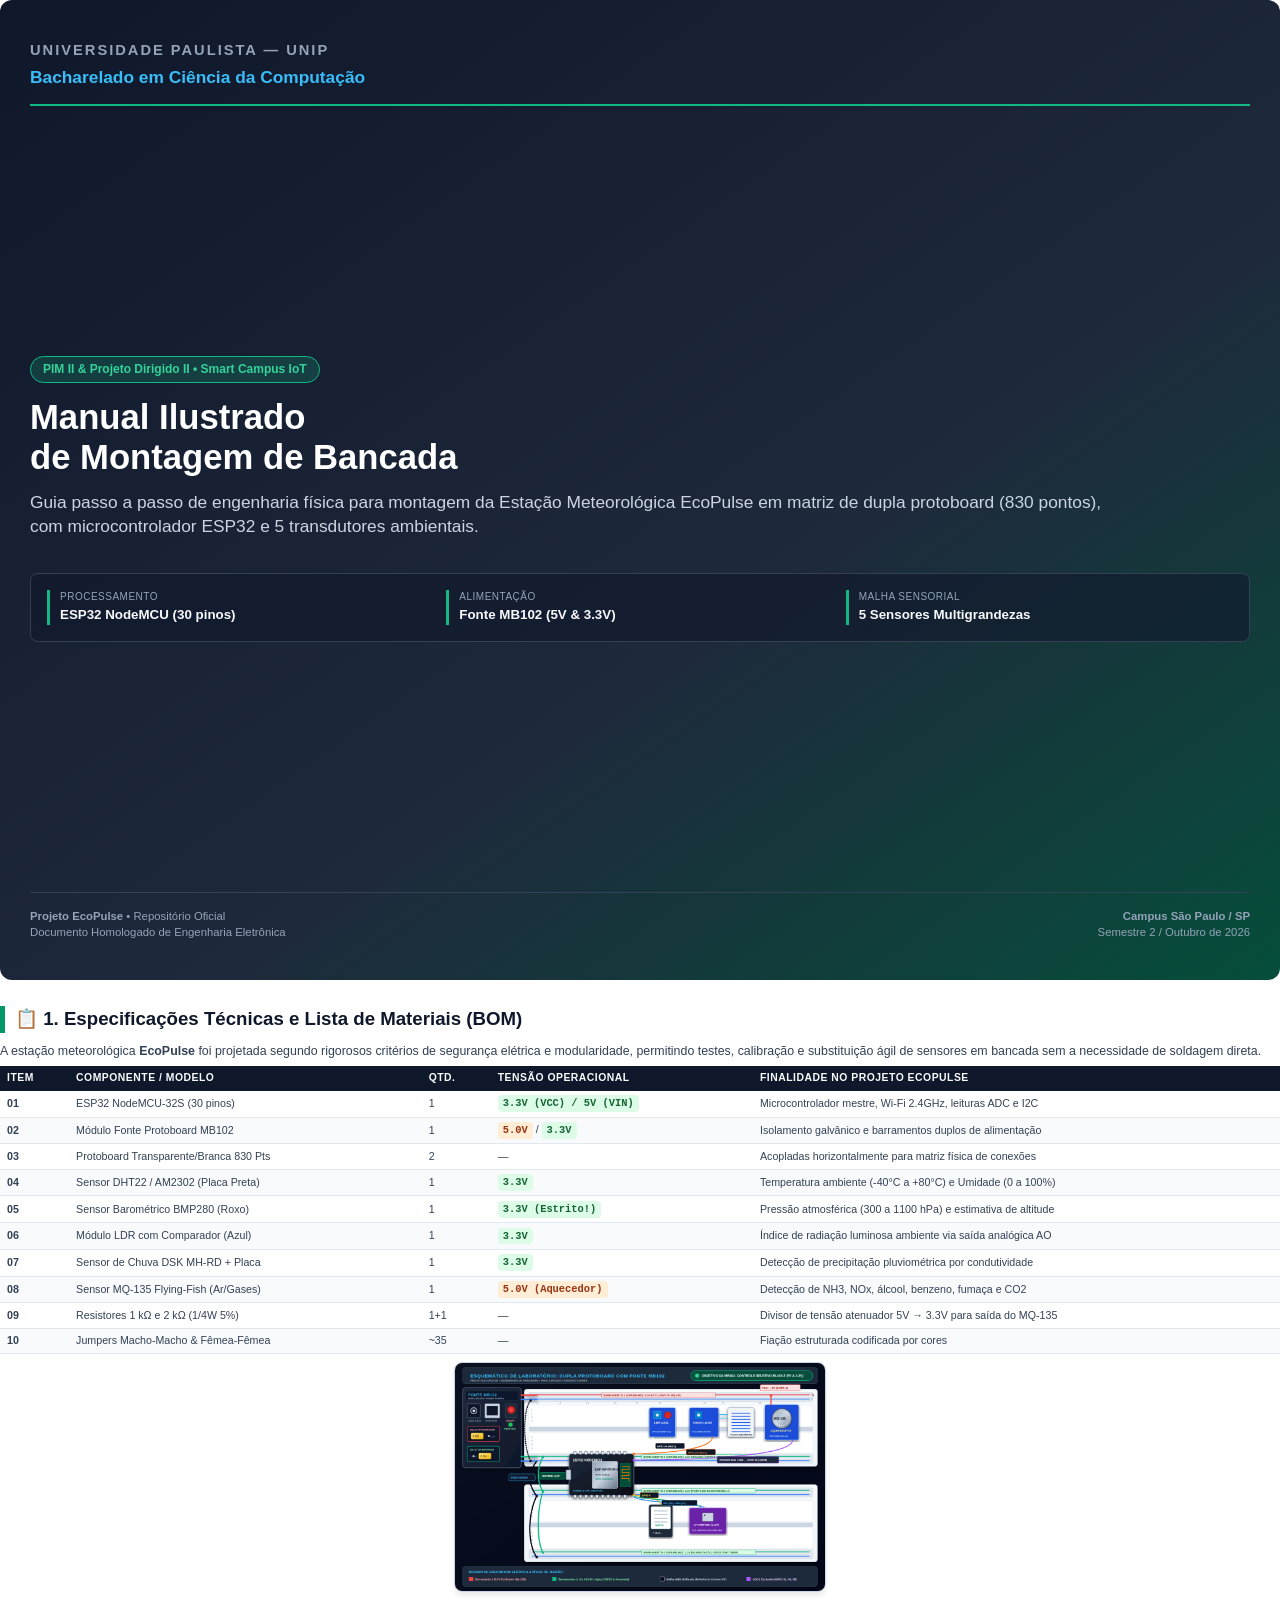
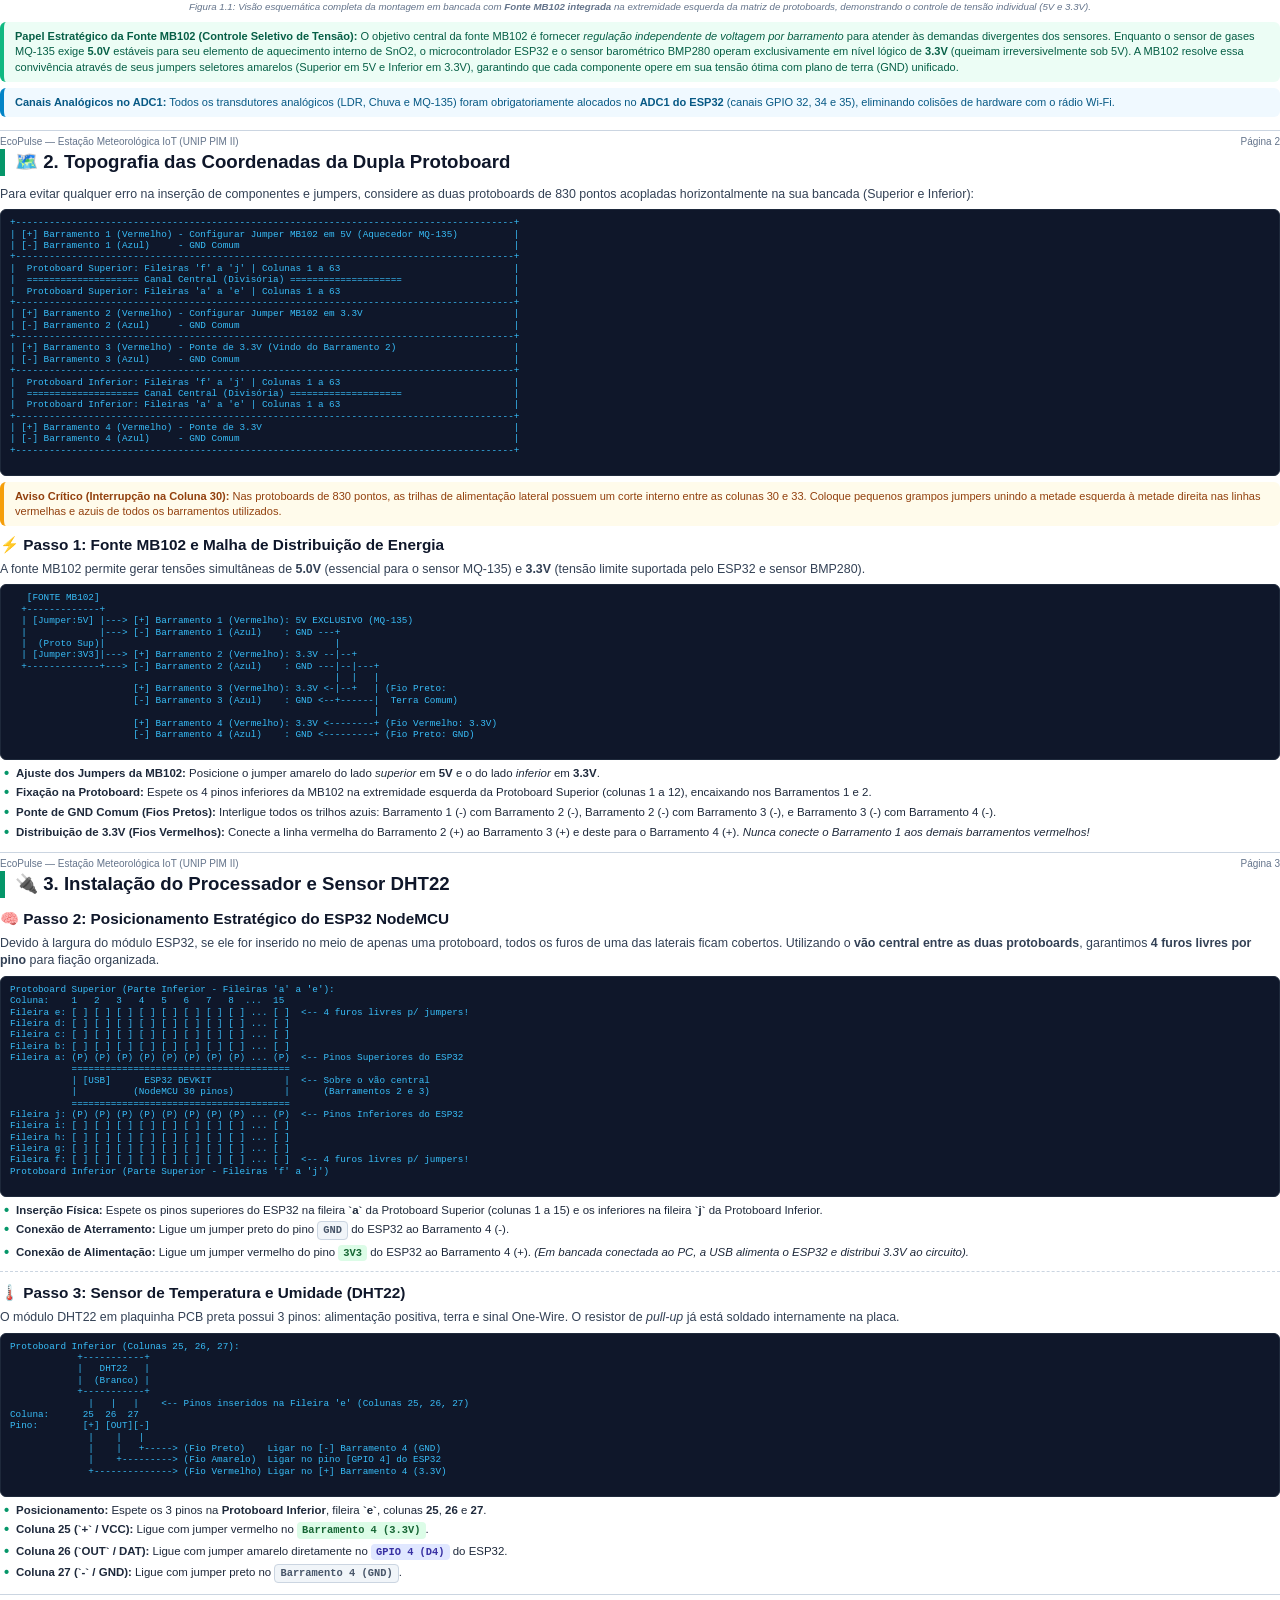
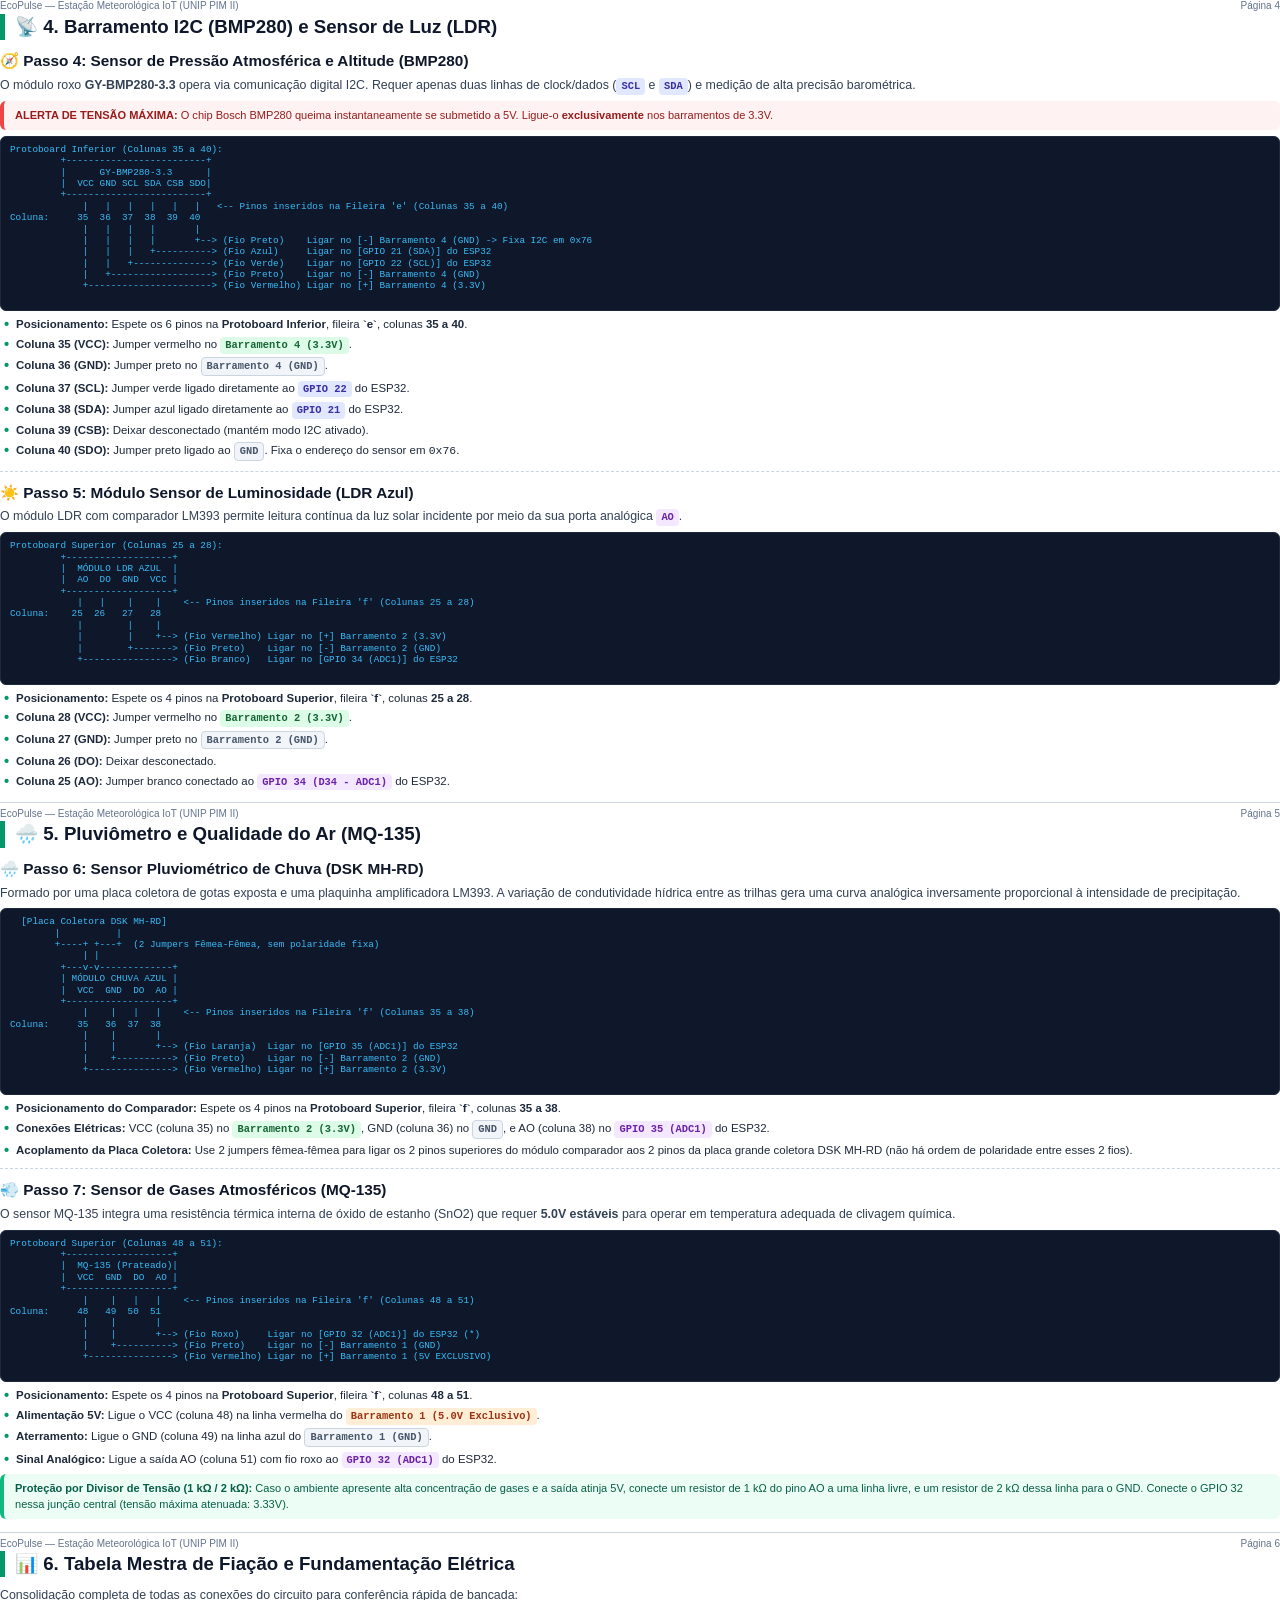
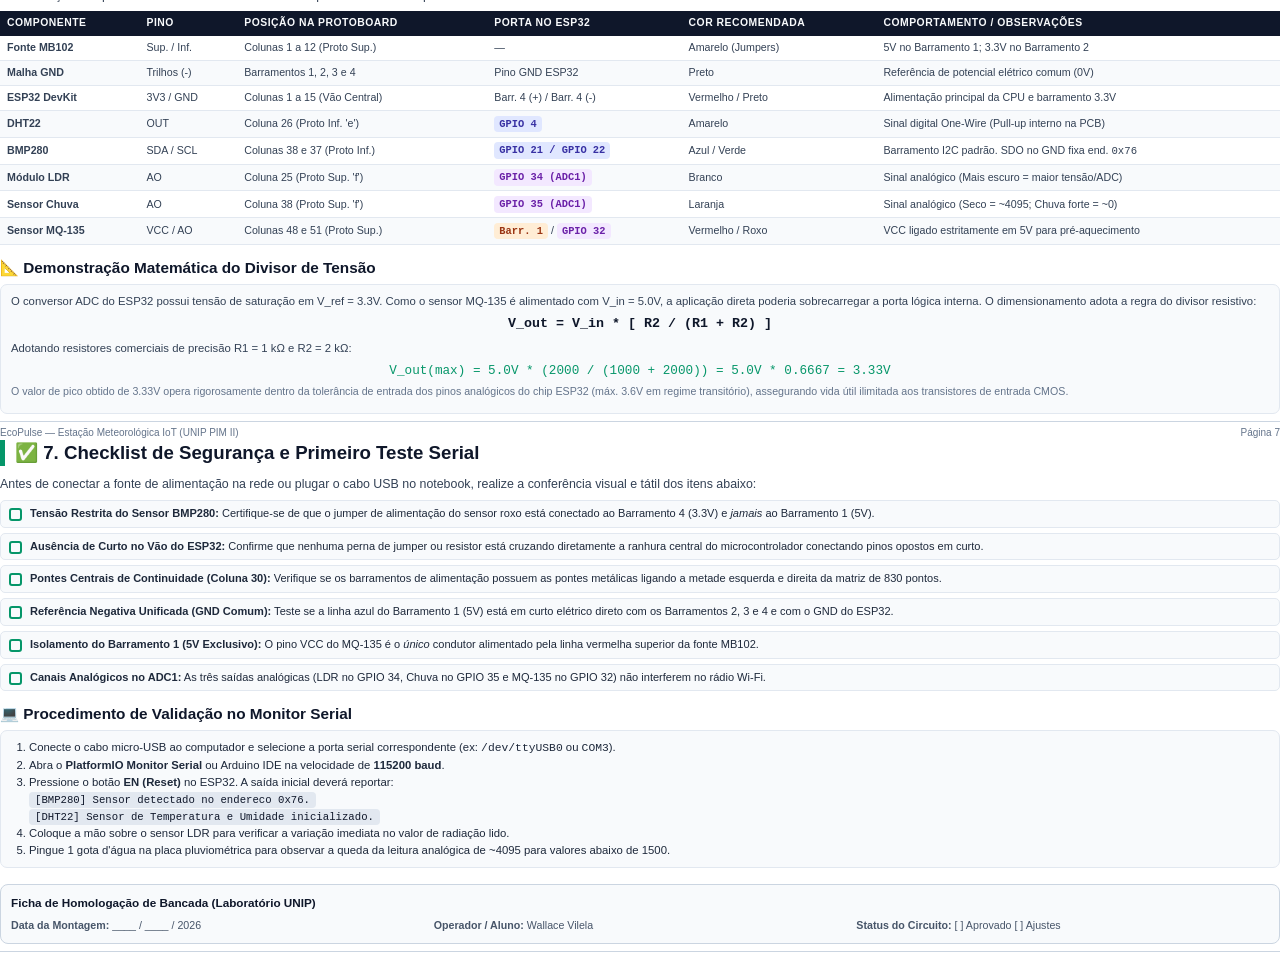
==== commit ce74a214: "docs(hardware): atualiza esquemático com a fonte MB102 e documenta controle seletivo de 5V/3.3V no m" ====
--- a/hardware/manual_montagem_ecopulse.html
+++ b/hardware/manual_montagem_ecopulse.html
@@ -487,12 +487,16 @@
   </table>
 
   <div class="img-container">
-    <img src="[data-uri]" alt="Esquemático Protoboard">
-    <div class="img-caption">Figura 1.1: Visão superior da montagem física na bancada de ensaios com dupla protoboard acoplada.</div>
-  </div>
-
-  <div class="callout callout-info">
-    <strong>Arquitetura das Linhas de Conversão Analógica (ADC):</strong> Todos os sensores analógicos (LDR, Chuva e MQ-135) foram obrigatoriamente alocados no <strong>ADC1 do ESP32</strong> (canais GPIO 32, 34 e 35). Essa decisão de engenharia impede travamentos ou ruídos causados pelo rádio Wi-Fi, o qual compartilha hardware com o ADC2.
+    <img src="[data-uri]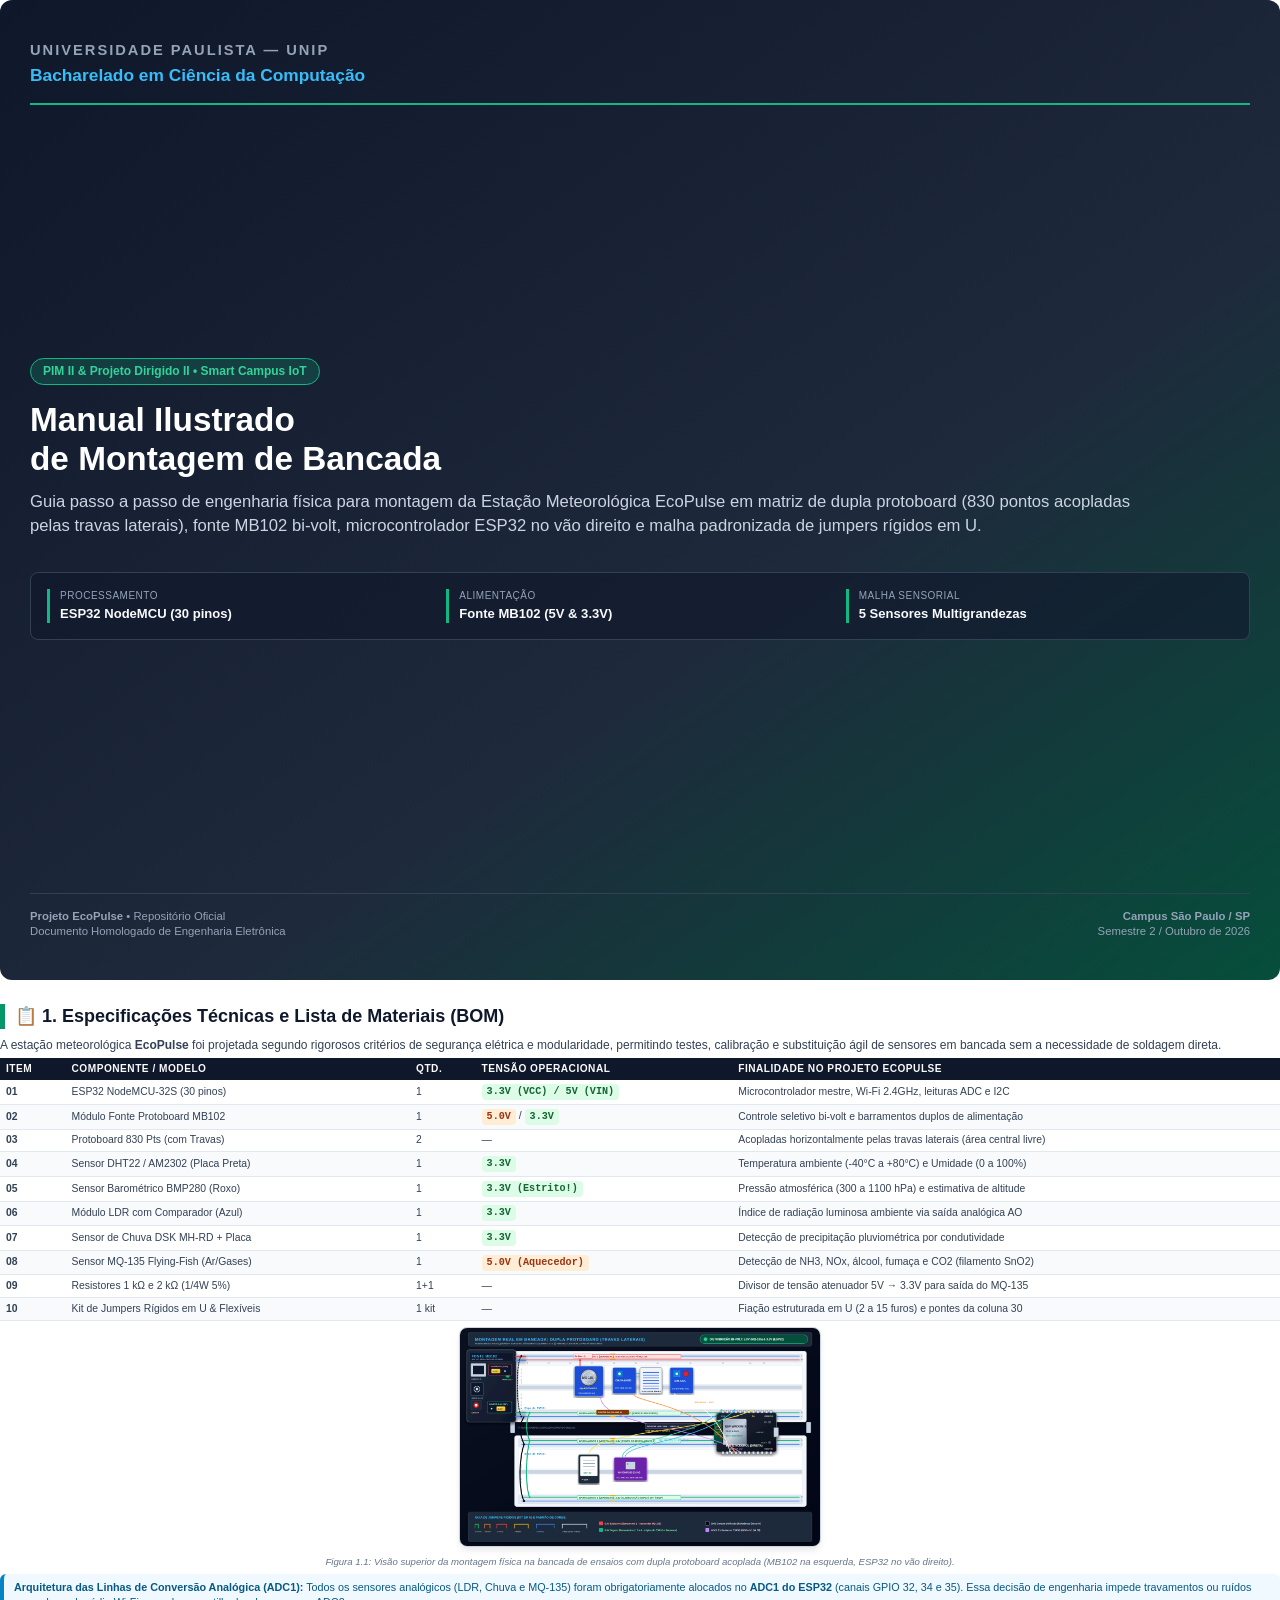
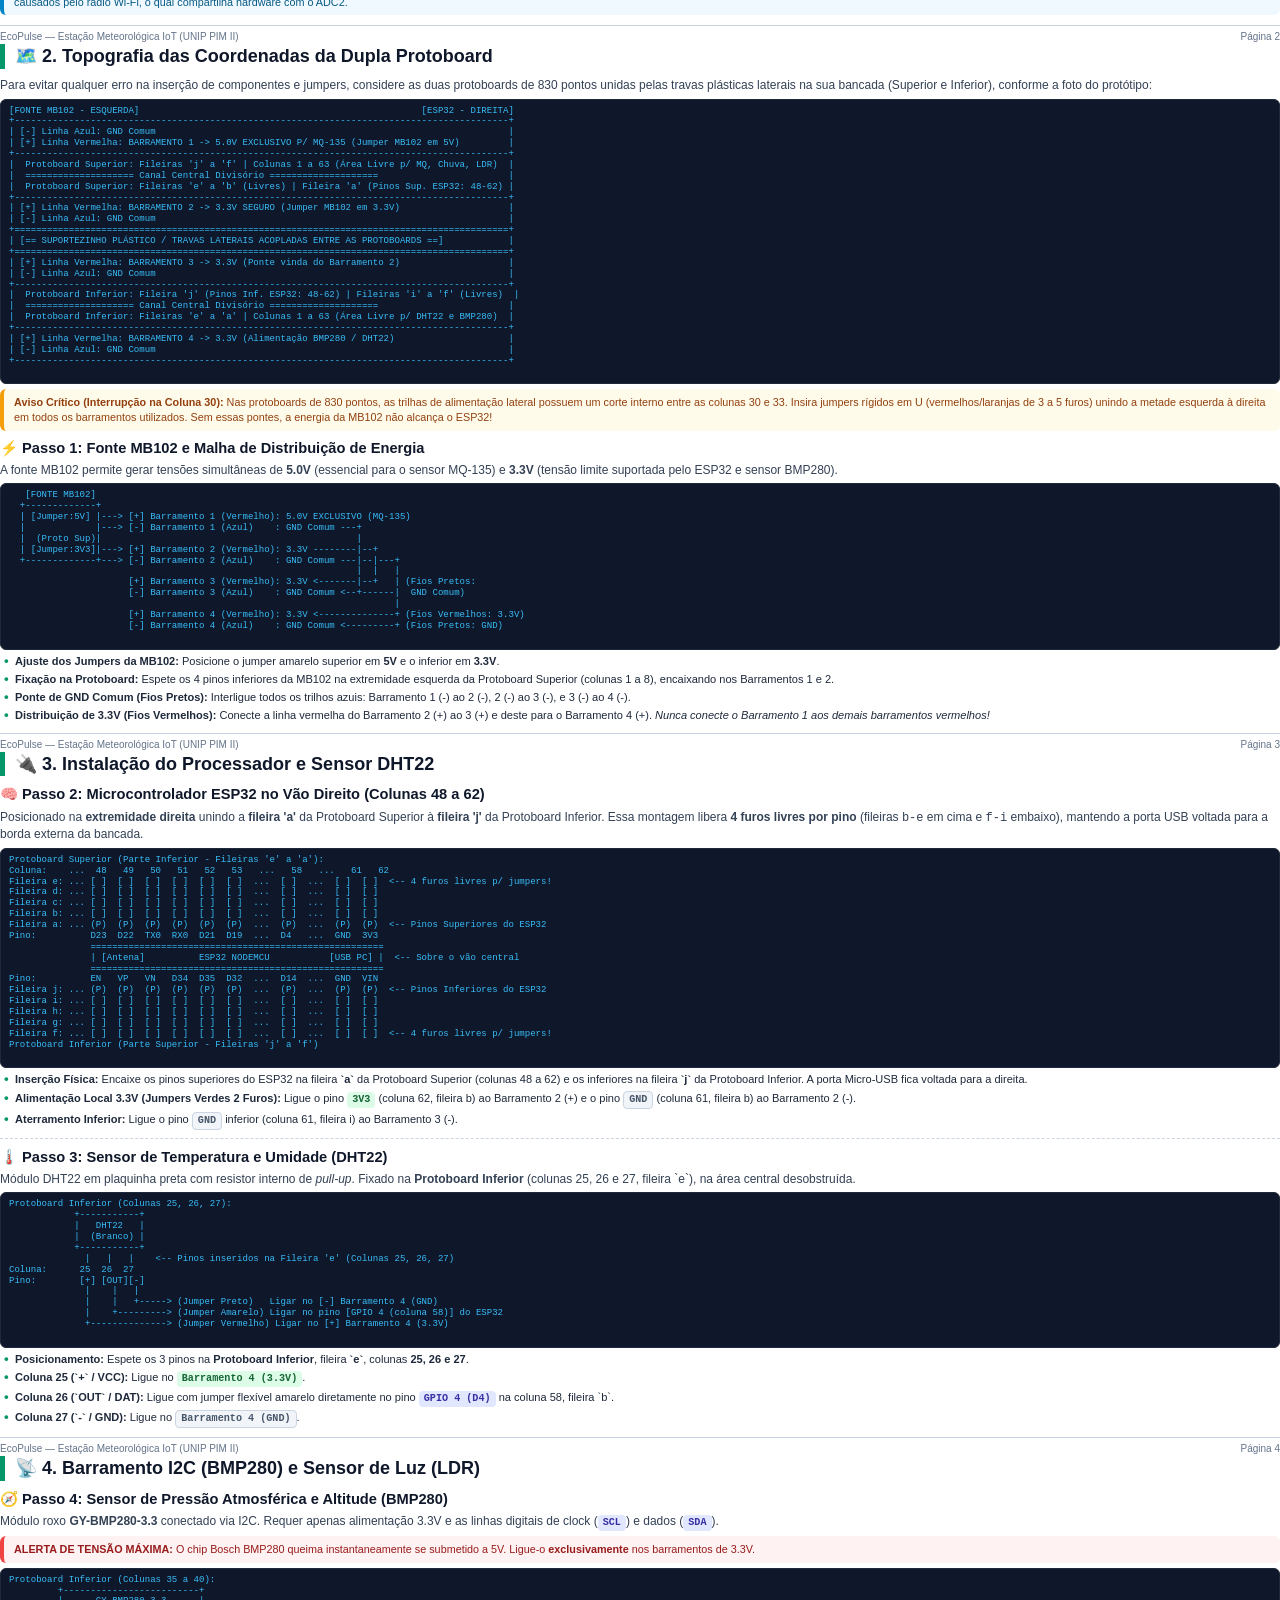
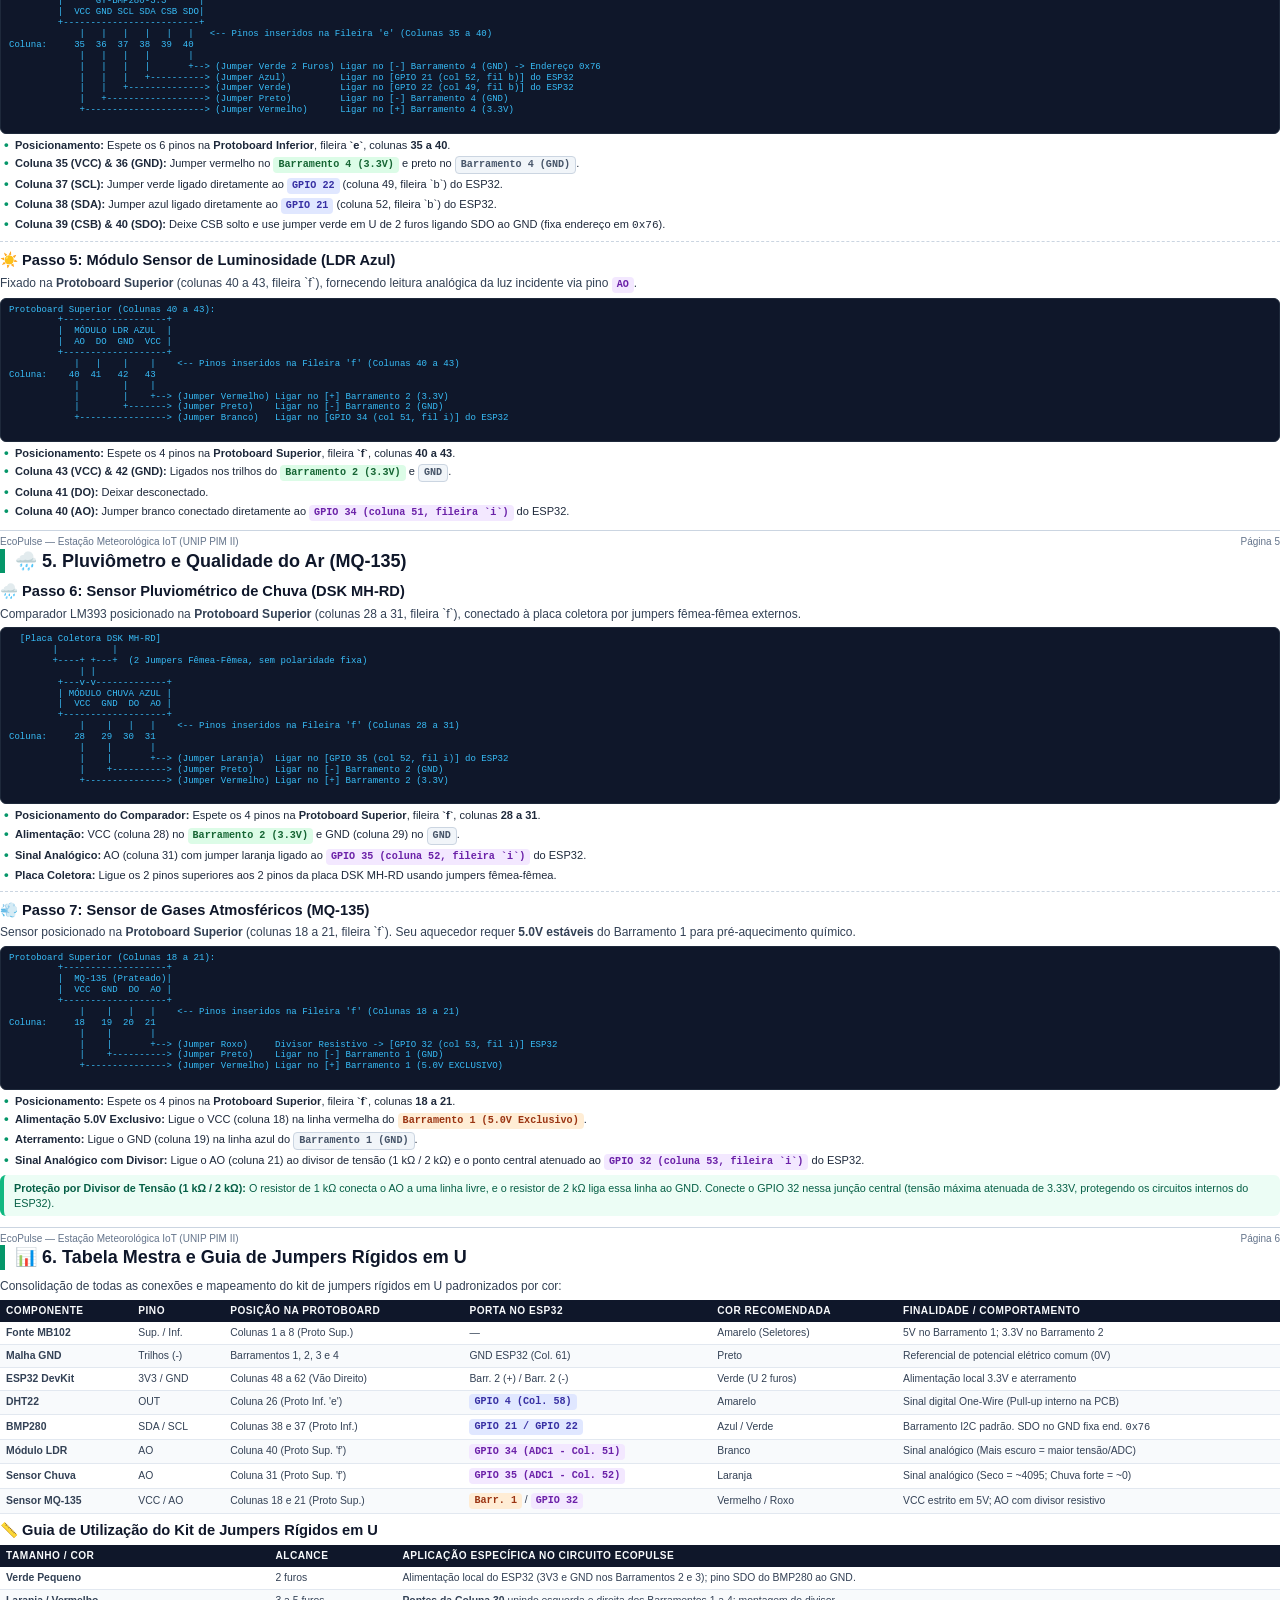
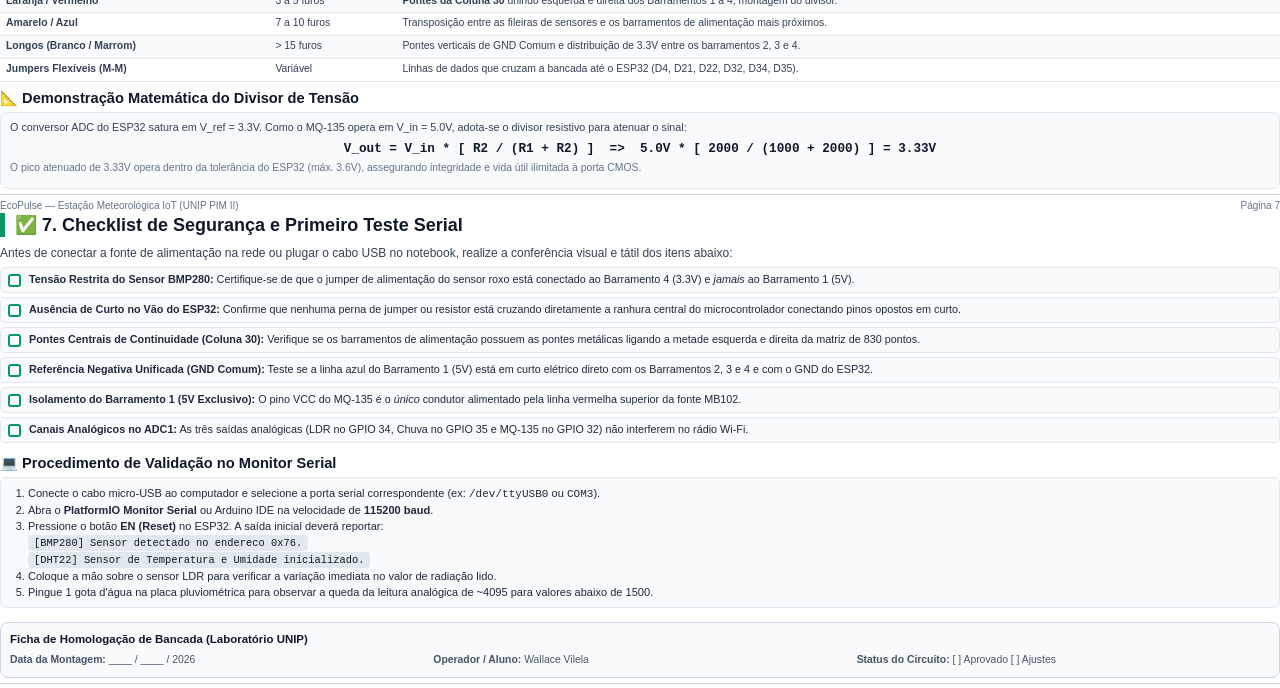
==== commit ddb825fa: "docs(hardware): redesign breadboard layout with MB102 on left, ESP32 on right and U-jumper kit" ====
--- a/hardware/manual_montagem_ecopulse.html
+++ b/hardware/manual_montagem_ecopulse.html
@@ -6,7 +6,7 @@
 <style>
   @page {
     size: A4 portrait;
-    margin: 12mm 14mm 12mm 14mm;
+    margin: 11mm 13mm 11mm 13mm;
   }
 
   * {
@@ -19,8 +19,8 @@
     font-family: -apple-system, BlinkMacSystemFont, "Segoe UI", Roboto, Helvetica, Arial, sans-serif;
     color: #1e293b;
     background-color: #ffffff;
-    font-size: 9.3pt;
-    line-height: 1.42;
+    font-size: 9.0pt;
+    line-height: 1.38;
   }
 
   /* Page Break Utilities */
@@ -28,7 +28,7 @@
     page-break-after: always;
     height: 100%;
     position: relative;
-    padding-bottom: 26px;
+    padding-bottom: 24px;
   }
 
   .page:last-child {
@@ -98,18 +98,18 @@
   }
 
   .cover-title {
-    font-size: 26pt;
+    font-size: 25pt;
     font-weight: 800;
-    line-height: 1.15;
+    line-height: 1.18;
     color: #ffffff;
     margin-bottom: 12px;
   }
 
   .cover-subtitle {
-    font-size: 13pt;
+    font-size: 12.5pt;
     color: #cbd5e1;
     font-weight: 400;
-    max-width: 90%;
+    max-width: 92%;
     line-height: 1.4;
   }
 
@@ -137,7 +137,7 @@
   }
 
   .spec-value {
-    font-size: 10pt;
+    font-size: 9.8pt;
     font-weight: 700;
     color: #f8fafc;
     margin-top: 2px;
@@ -155,40 +155,40 @@
 
   /* Typography and Layout */
   h1.section-title {
-    font-size: 14pt;
+    font-size: 13.5pt;
     font-weight: 800;
     color: #0f172a;
     border-left: 5px solid #059669;
     padding-left: 10px;
-    margin-bottom: 10px;
+    margin-bottom: 8px;
     display: flex;
     align-items: center;
     gap: 8px;
   }
 
   h2.step-title {
-    font-size: 11.5pt;
+    font-size: 11pt;
     font-weight: 700;
     color: #0f172a;
-    margin-top: 8px;
-    margin-bottom: 5px;
+    margin-top: 7px;
+    margin-bottom: 4px;
     display: flex;
     align-items: center;
     gap: 6px;
   }
 
   p {
-    margin-bottom: 6px;
+    margin-bottom: 5px;
     color: #334155;
   }
 
   /* Callout Boxes */
   .callout {
     border-radius: 6px;
-    padding: 7px 11px;
-    margin: 6px 0;
-    font-size: 8.3pt;
-    line-height: 1.38;
+    padding: 6px 10px;
+    margin: 5px 0;
+    font-size: 8.1pt;
+    line-height: 1.35;
     border-left: 4px solid;
   }
 
@@ -221,12 +221,12 @@
     background-color: #0f172a;
     color: #38bdf8;
     font-family: "Consolas", "Fira Code", monospace;
-    font-size: 7.0pt;
-    line-height: 1.22;
-    padding: 7px 9px;
+    font-size: 6.8pt;
+    line-height: 1.20;
+    padding: 6px 8px;
     border-radius: 6px;
     border: 1px solid #1e293b;
-    margin: 5px 0;
+    margin: 4px 0;
     overflow: hidden;
     white-space: pre;
   }
@@ -234,14 +234,14 @@
   /* Lists */
   ul.step-instructions {
     list-style: none;
-    margin: 5px 0;
+    margin: 4px 0;
   }
 
   ul.step-instructions li {
     position: relative;
-    padding-left: 16px;
-    margin-bottom: 3.5px;
-    font-size: 8.6pt;
+    padding-left: 15px;
+    margin-bottom: 3px;
+    font-size: 8.3pt;
     color: #1e293b;
   }
 
@@ -249,7 +249,7 @@
     content: "•";
     color: #059669;
     font-weight: bold;
-    font-size: 11pt;
+    font-size: 10pt;
     position: absolute;
     left: 4px;
     top: -2px;
@@ -261,7 +261,7 @@
     padding: 1px 5px;
     border-radius: 4px;
     font-family: monospace;
-    font-size: 7.8pt;
+    font-size: 7.6pt;
     font-weight: 700;
   }
   .badge-gpio { background: #e0e7ff; color: #3730a3; }
@@ -274,23 +274,23 @@
   table.tech-table {
     width: 100%;
     border-collapse: collapse;
-    font-size: 8.0pt;
-    margin: 6px 0;
+    font-size: 7.8pt;
+    margin: 5px 0;
   }
 
   table.tech-table th {
     background-color: #0f172a;
     color: #f8fafc;
     text-align: left;
-    padding: 5px 7px;
+    padding: 4px 6px;
     font-weight: 600;
-    font-size: 7.8pt;
+    font-size: 7.6pt;
     text-transform: uppercase;
     letter-spacing: 0.5px;
   }
 
   table.tech-table td {
-    padding: 4.5px 7px;
+    padding: 3.8px 6px;
     border-bottom: 1px solid #e2e8f0;
     color: #334155;
   }
@@ -306,10 +306,10 @@
     gap: 8px;
     background: #f8fafc;
     border: 1px solid #e2e8f0;
-    padding: 5px 8px;
+    padding: 4.5px 7px;
     border-radius: 5px;
-    margin-bottom: 5px;
-    font-size: 8.3pt;
+    margin-bottom: 4px;
+    font-size: 8.1pt;
   }
 
   .checkbox-box {
@@ -325,24 +325,24 @@
     background: #f8fafc;
     border: 1px solid #e2e8f0;
     border-radius: 7px;
-    padding: 8px 10px;
+    padding: 7px 9px;
   }
 
   .img-container {
     text-align: center;
-    margin: 8px 0;
+    margin: 6px 0;
   }
 
   .img-container img {
     max-width: 95%;
-    max-height: 230px;
+    max-height: 220px;
     border-radius: 8px;
     border: 1px solid #cbd5e1;
     box-shadow: 0 4px 6px -1px rgba(0, 0, 0, 0.1);
   }
 
   .img-caption {
-    font-size: 7.3pt;
+    font-size: 7.2pt;
     color: #64748b;
     margin-top: 3px;
     font-style: italic;
@@ -363,7 +363,7 @@
       <div class="cover-badge">PIM II & Projeto Dirigido II • Smart Campus IoT</div>
       <h1 class="cover-title">Manual Ilustrado<br>de Montagem de Bancada</h1>
       <p class="cover-subtitle">
-        Guia passo a passo de engenharia física para montagem da Estação Meteorológica EcoPulse em matriz de dupla protoboard (830 pontos), com microcontrolador ESP32 e 5 transdutores ambientais.
+        Guia passo a passo de engenharia física para montagem da Estação Meteorológica EcoPulse em matriz de dupla protoboard (830 pontos acopladas pelas travas laterais), fonte MB102 bi-volt, microcontrolador ESP32 no vão direito e malha padronizada de jumpers rígidos em U.
       </p>
 
       <div class="cover-specs">
@@ -425,14 +425,14 @@
         <td>Módulo Fonte Protoboard MB102</td>
         <td>1</td>
         <td><span class="badge-pin badge-5v">5.0V</span> / <span class="badge-pin badge-3v3">3.3V</span></td>
-        <td>Isolamento galvânico e barramentos duplos de alimentação</td>
+        <td>Controle seletivo bi-volt e barramentos duplos de alimentação</td>
       </tr>
       <tr>
         <td><strong>03</strong></td>
-        <td>Protoboard Transparente/Branca 830 Pts</td>
+        <td>Protoboard 830 Pts (com Travas)</td>
         <td>2</td>
         <td>—</td>
-        <td>Acopladas horizontalmente para matriz física de conexões</td>
+        <td>Acopladas horizontalmente pelas travas laterais (área central livre)</td>
       </tr>
       <tr>
         <td><strong>04</strong></td>
@@ -467,7 +467,7 @@
         <td>Sensor MQ-135 Flying-Fish (Ar/Gases)</td>
         <td>1</td>
         <td><span class="badge-pin badge-5v">5.0V (Aquecedor)</span></td>
-        <td>Detecção de NH3, NOx, álcool, benzeno, fumaça e CO2</td>
+        <td>Detecção de NH3, NOx, álcool, fumaça e CO2 (filamento SnO2)</td>
       </tr>
       <tr>
         <td><strong>09</strong></td>
@@ -478,25 +478,21 @@
       </tr>
       <tr>
         <td><strong>10</strong></td>
-        <td>Jumpers Macho-Macho & Fêmea-Fêmea</td>
-        <td>~35</td>
+        <td>Kit de Jumpers Rígidos em U & Flexíveis</td>
+        <td>1 kit</td>
         <td>—</td>
-        <td>Fiação estruturada codificada por cores</td>
+        <td>Fiação estruturada em U (2 a 15 furos) e pontes da coluna 30</td>
       </tr>
     </tbody>
   </table>
 
   <div class="img-container">
-    <img src="[data-uri]" alt="Esquemático Protoboard com MB102">
-    <div class="img-caption">Figura 1.1: Visão esquemática completa da montagem em bancada com <strong>Fonte MB102 integrada</strong> na extremidade esquerda da matriz de protoboards, demonstrando o controle de tensão individual (5V e 3.3V).</div>
-  </div>
-
-  <div class="callout callout-tip" style="margin-top: 4px;">
-    <strong>Papel Estratégico da Fonte MB102 (Controle Seletivo de Tensão):</strong> O objetivo central da fonte MB102 é fornecer <em>regulação independente de voltagem por barramento</em> para atender às demandas divergentes dos sensores. Enquanto o sensor de gases MQ-135 exige <strong>5.0V</strong> estáveis para seu elemento de aquecimento interno de SnO2, o microcontrolador ESP32 e o sensor barométrico BMP280 operam exclusivamente em nível lógico de <strong>3.3V</strong> (queimam irreversivelmente sob 5V). A MB102 resolve essa convivência através de seus jumpers seletores amarelos (Superior em 5V e Inferior em 3.3V), garantindo que cada componente opere em sua tensão ótima com plano de terra (GND) unificado.
-  </div>
-
-  <div class="callout callout-info" style="margin-top: 4px;">
-    <strong>Canais Analógicos no ADC1:</strong> Todos os transdutores analógicos (LDR, Chuva e MQ-135) foram obrigatoriamente alocados no <strong>ADC1 do ESP32</strong> (canais GPIO 32, 34 e 35), eliminando colisões de hardware com o rádio Wi-Fi.
+    <img src="[data-uri]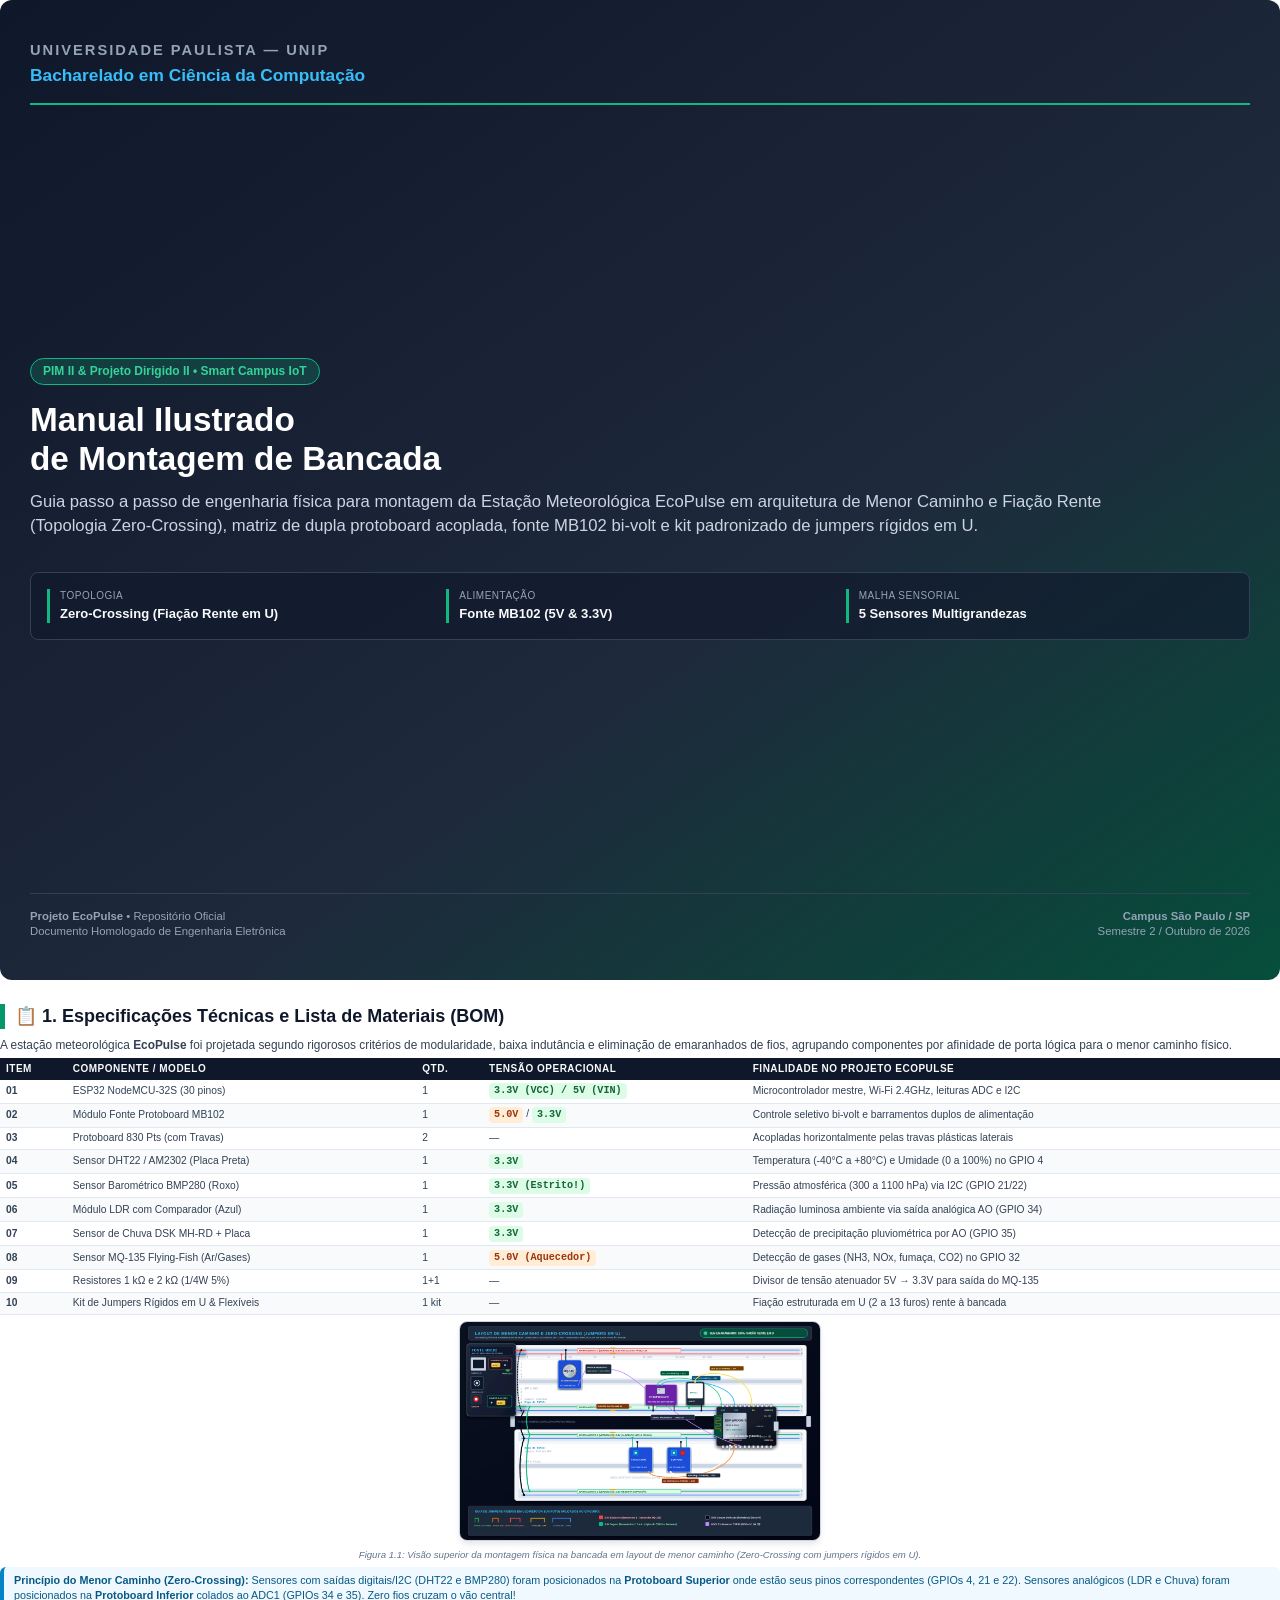
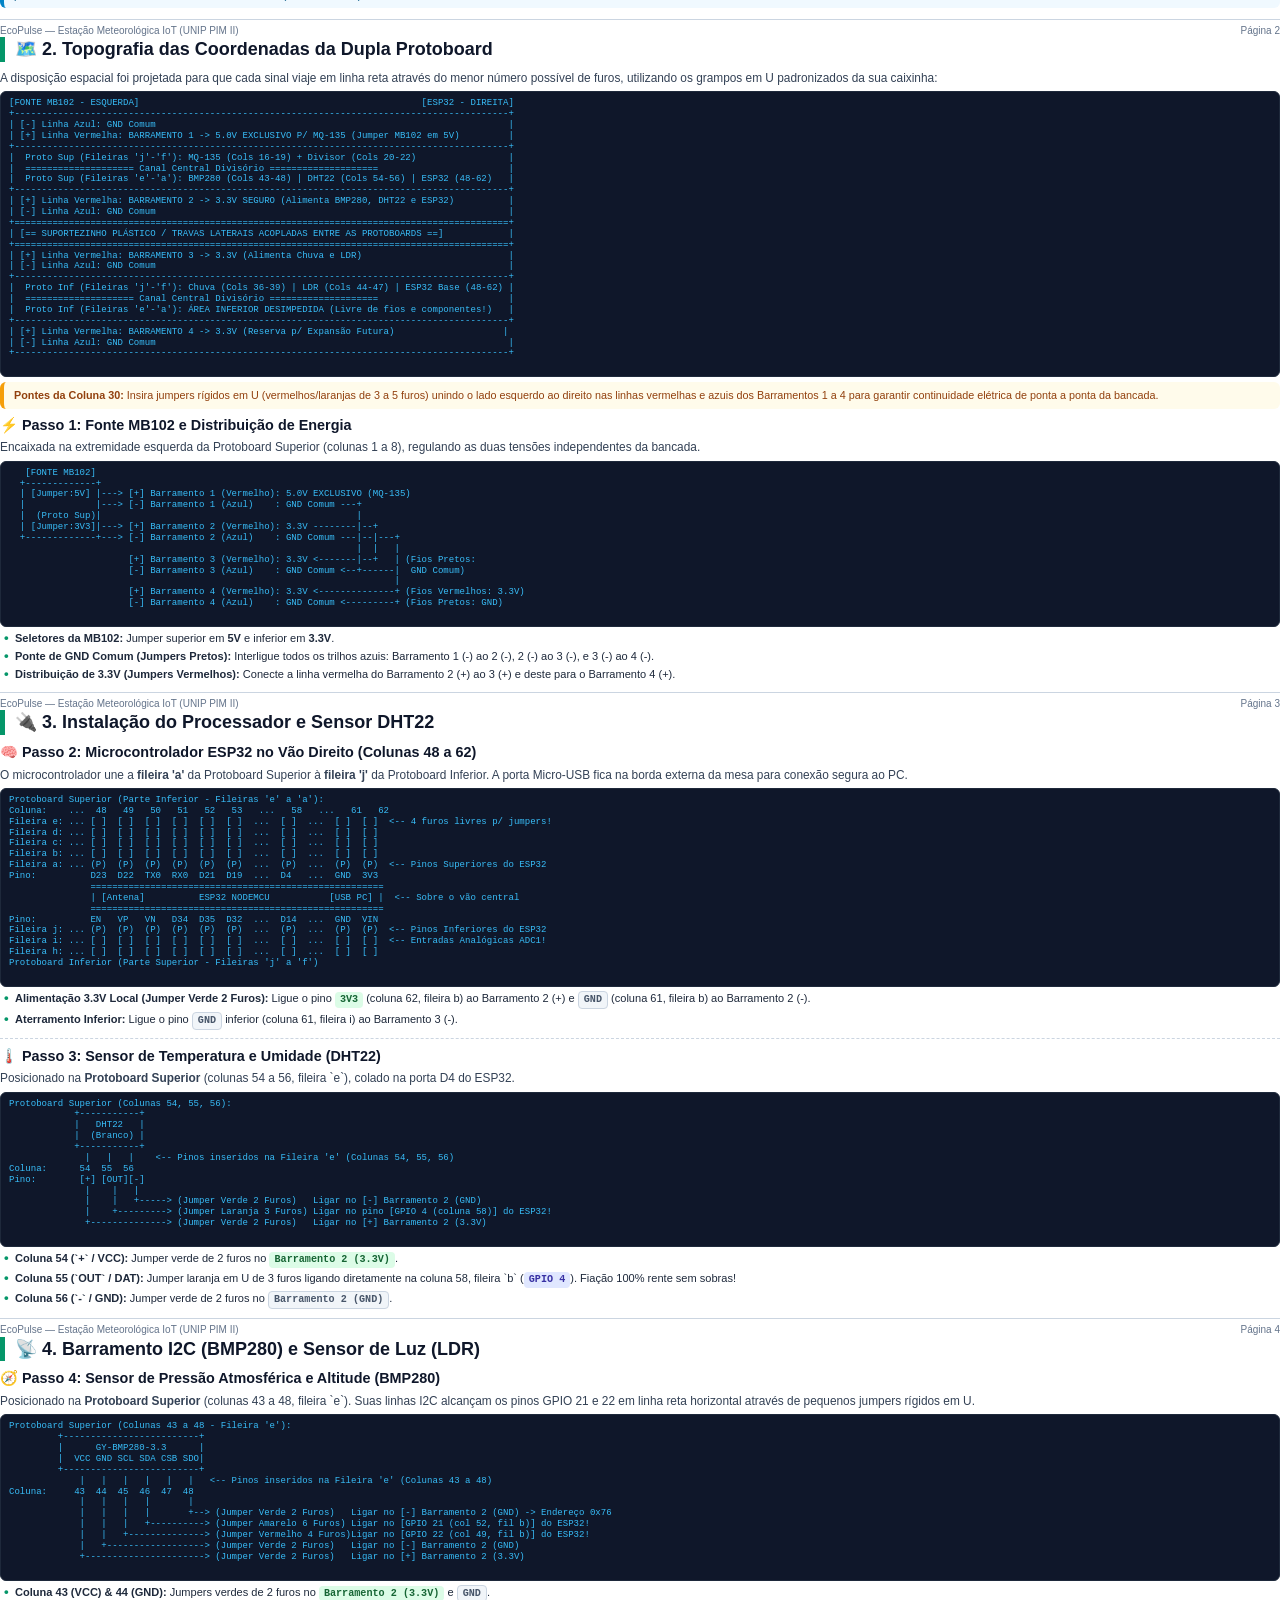
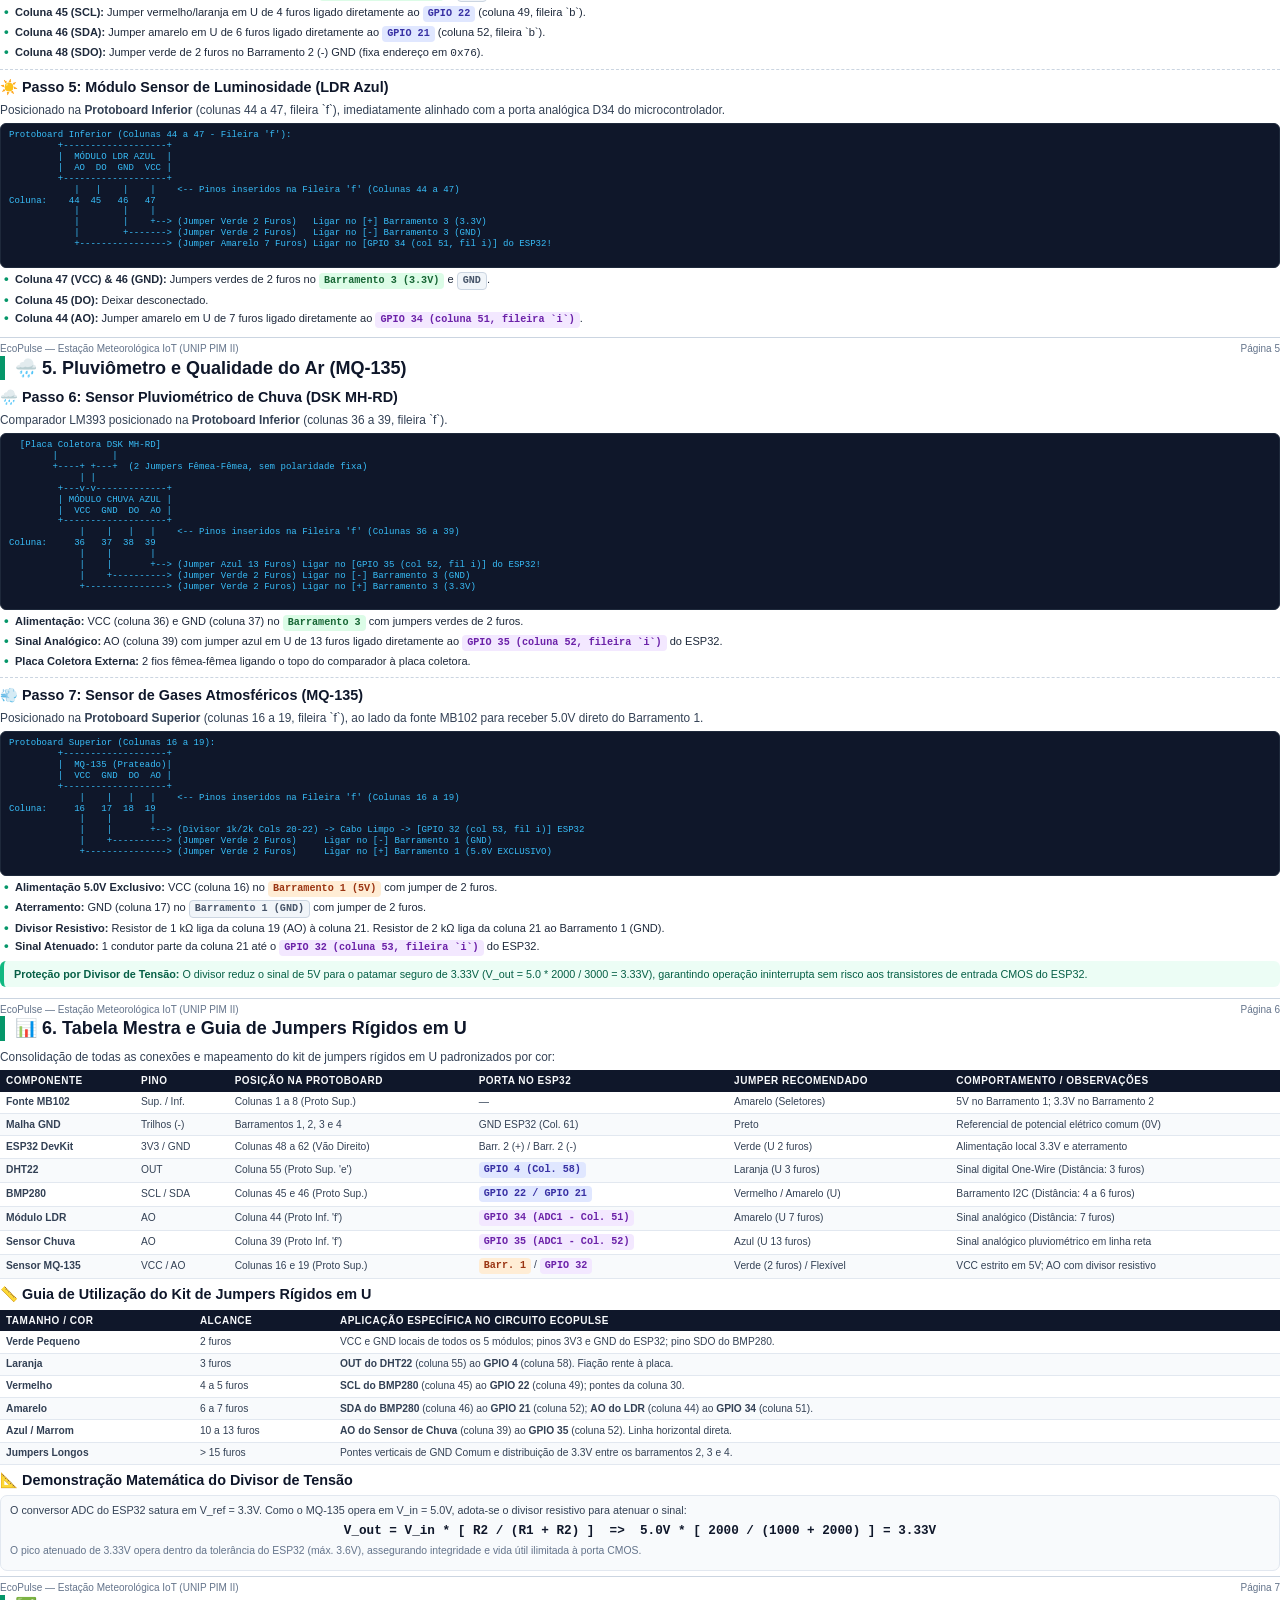
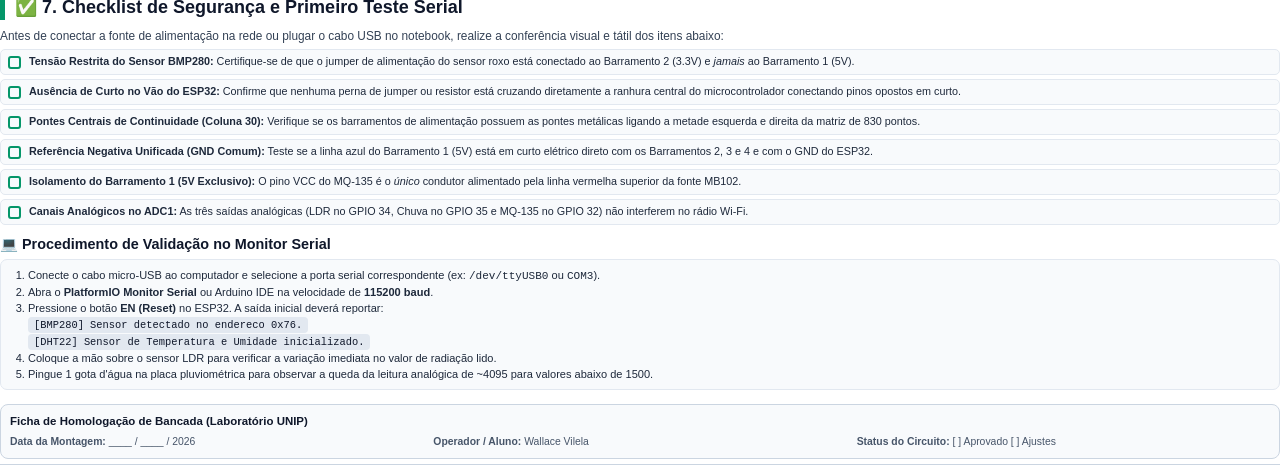
==== commit de04afd6: "docs(hardware): implement Zero-Crossing shortest path layout with U-jumpers" ====
--- a/hardware/manual_montagem_ecopulse.html
+++ b/hardware/manual_montagem_ecopulse.html
@@ -19,8 +19,8 @@
     font-family: -apple-system, BlinkMacSystemFont, "Segoe UI", Roboto, Helvetica, Arial, sans-serif;
     color: #1e293b;
     background-color: #ffffff;
-    font-size: 9.0pt;
-    line-height: 1.38;
+    font-size: 8.9pt;
+    line-height: 1.37;
   }
 
   /* Page Break Utilities */
@@ -167,7 +167,7 @@
   }
 
   h2.step-title {
-    font-size: 11pt;
+    font-size: 10.8pt;
     font-weight: 700;
     color: #0f172a;
     margin-top: 7px;
@@ -274,7 +274,7 @@
   table.tech-table {
     width: 100%;
     border-collapse: collapse;
-    font-size: 7.8pt;
+    font-size: 7.7pt;
     margin: 5px 0;
   }
 
@@ -284,13 +284,13 @@
     text-align: left;
     padding: 4px 6px;
     font-weight: 600;
-    font-size: 7.6pt;
+    font-size: 7.5pt;
     text-transform: uppercase;
     letter-spacing: 0.5px;
   }
 
   table.tech-table td {
-    padding: 3.8px 6px;
+    padding: 3.6px 6px;
     border-bottom: 1px solid #e2e8f0;
     color: #334155;
   }
@@ -363,13 +363,13 @@
       <div class="cover-badge">PIM II & Projeto Dirigido II • Smart Campus IoT</div>
       <h1 class="cover-title">Manual Ilustrado<br>de Montagem de Bancada</h1>
       <p class="cover-subtitle">
-        Guia passo a passo de engenharia física para montagem da Estação Meteorológica EcoPulse em matriz de dupla protoboard (830 pontos acopladas pelas travas laterais), fonte MB102 bi-volt, microcontrolador ESP32 no vão direito e malha padronizada de jumpers rígidos em U.
+        Guia passo a passo de engenharia física para montagem da Estação Meteorológica EcoPulse em arquitetura de Menor Caminho e Fiação Rente (Topologia Zero-Crossing), matriz de dupla protoboard acoplada, fonte MB102 bi-volt e kit padronizado de jumpers rígidos em U.
       </p>
 
       <div class="cover-specs">
         <div class="spec-item">
-          <div class="spec-label">Processamento</div>
-          <div class="spec-value">ESP32 NodeMCU (30 pinos)</div>
+          <div class="spec-label">Topologia</div>
+          <div class="spec-value">Zero-Crossing (Fiação Rente em U)</div>
         </div>
         <div class="spec-item">
           <div class="spec-label">Alimentação</div>
@@ -399,7 +399,7 @@
 <div class="page">
   <h1 class="section-title">📋 1. Especificações Técnicas e Lista de Materiais (BOM)</h1>
   <p>
-    A estação meteorológica <strong>EcoPulse</strong> foi projetada segundo rigorosos critérios de segurança elétrica e modularidade, permitindo testes, calibração e substituição ágil de sensores em bancada sem a necessidade de soldagem direta.
+    A estação meteorológica <strong>EcoPulse</strong> foi projetada segundo rigorosos critérios de modularidade, baixa indutância e eliminação de emaranhados de fios, agrupando componentes por afinidade de porta lógica para o menor caminho físico.
   </p>
 
   <table class="tech-table">
@@ -432,42 +432,42 @@
         <td>Protoboard 830 Pts (com Travas)</td>
         <td>2</td>
         <td>—</td>
-        <td>Acopladas horizontalmente pelas travas laterais (área central livre)</td>
+        <td>Acopladas horizontalmente pelas travas plásticas laterais</td>
       </tr>
       <tr>
         <td><strong>04</strong></td>
         <td>Sensor DHT22 / AM2302 (Placa Preta)</td>
         <td>1</td>
         <td><span class="badge-pin badge-3v3">3.3V</span></td>
-        <td>Temperatura ambiente (-40°C a +80°C) e Umidade (0 a 100%)</td>
+        <td>Temperatura (-40°C a +80°C) e Umidade (0 a 100%) no GPIO 4</td>
       </tr>
       <tr>
         <td><strong>05</strong></td>
         <td>Sensor Barométrico BMP280 (Roxo)</td>
         <td>1</td>
         <td><span class="badge-pin badge-3v3">3.3V (Estrito!)</span></td>
-        <td>Pressão atmosférica (300 a 1100 hPa) e estimativa de altitude</td>
+        <td>Pressão atmosférica (300 a 1100 hPa) via I2C (GPIO 21/22)</td>
       </tr>
       <tr>
         <td><strong>06</strong></td>
         <td>Módulo LDR com Comparador (Azul)</td>
         <td>1</td>
         <td><span class="badge-pin badge-3v3">3.3V</span></td>
-        <td>Índice de radiação luminosa ambiente via saída analógica AO</td>
+        <td>Radiação luminosa ambiente via saída analógica AO (GPIO 34)</td>
       </tr>
       <tr>
         <td><strong>07</strong></td>
         <td>Sensor de Chuva DSK MH-RD + Placa</td>
         <td>1</td>
         <td><span class="badge-pin badge-3v3">3.3V</span></td>
-        <td>Detecção de precipitação pluviométrica por condutividade</td>
+        <td>Detecção de precipitação pluviométrica por AO (GPIO 35)</td>
       </tr>
       <tr>
         <td><strong>08</strong></td>
         <td>Sensor MQ-135 Flying-Fish (Ar/Gases)</td>
         <td>1</td>
         <td><span class="badge-pin badge-5v">5.0V (Aquecedor)</span></td>
-        <td>Detecção de NH3, NOx, álcool, fumaça e CO2 (filamento SnO2)</td>
+        <td>Detecção de gases (NH3, NOx, fumaça, CO2) no GPIO 32</td>
       </tr>
       <tr>
         <td><strong>09</strong></td>
@@ -481,18 +481,18 @@
         <td>Kit de Jumpers Rígidos em U & Flexíveis</td>
         <td>1 kit</td>
         <td>—</td>
-        <td>Fiação estruturada em U (2 a 15 furos) e pontes da coluna 30</td>
+        <td>Fiação estruturada em U (2 a 13 furos) rente à bancada</td>
       </tr>
     </tbody>
   </table>
 
   <div class="img-container">
-    <img src="[data-uri]